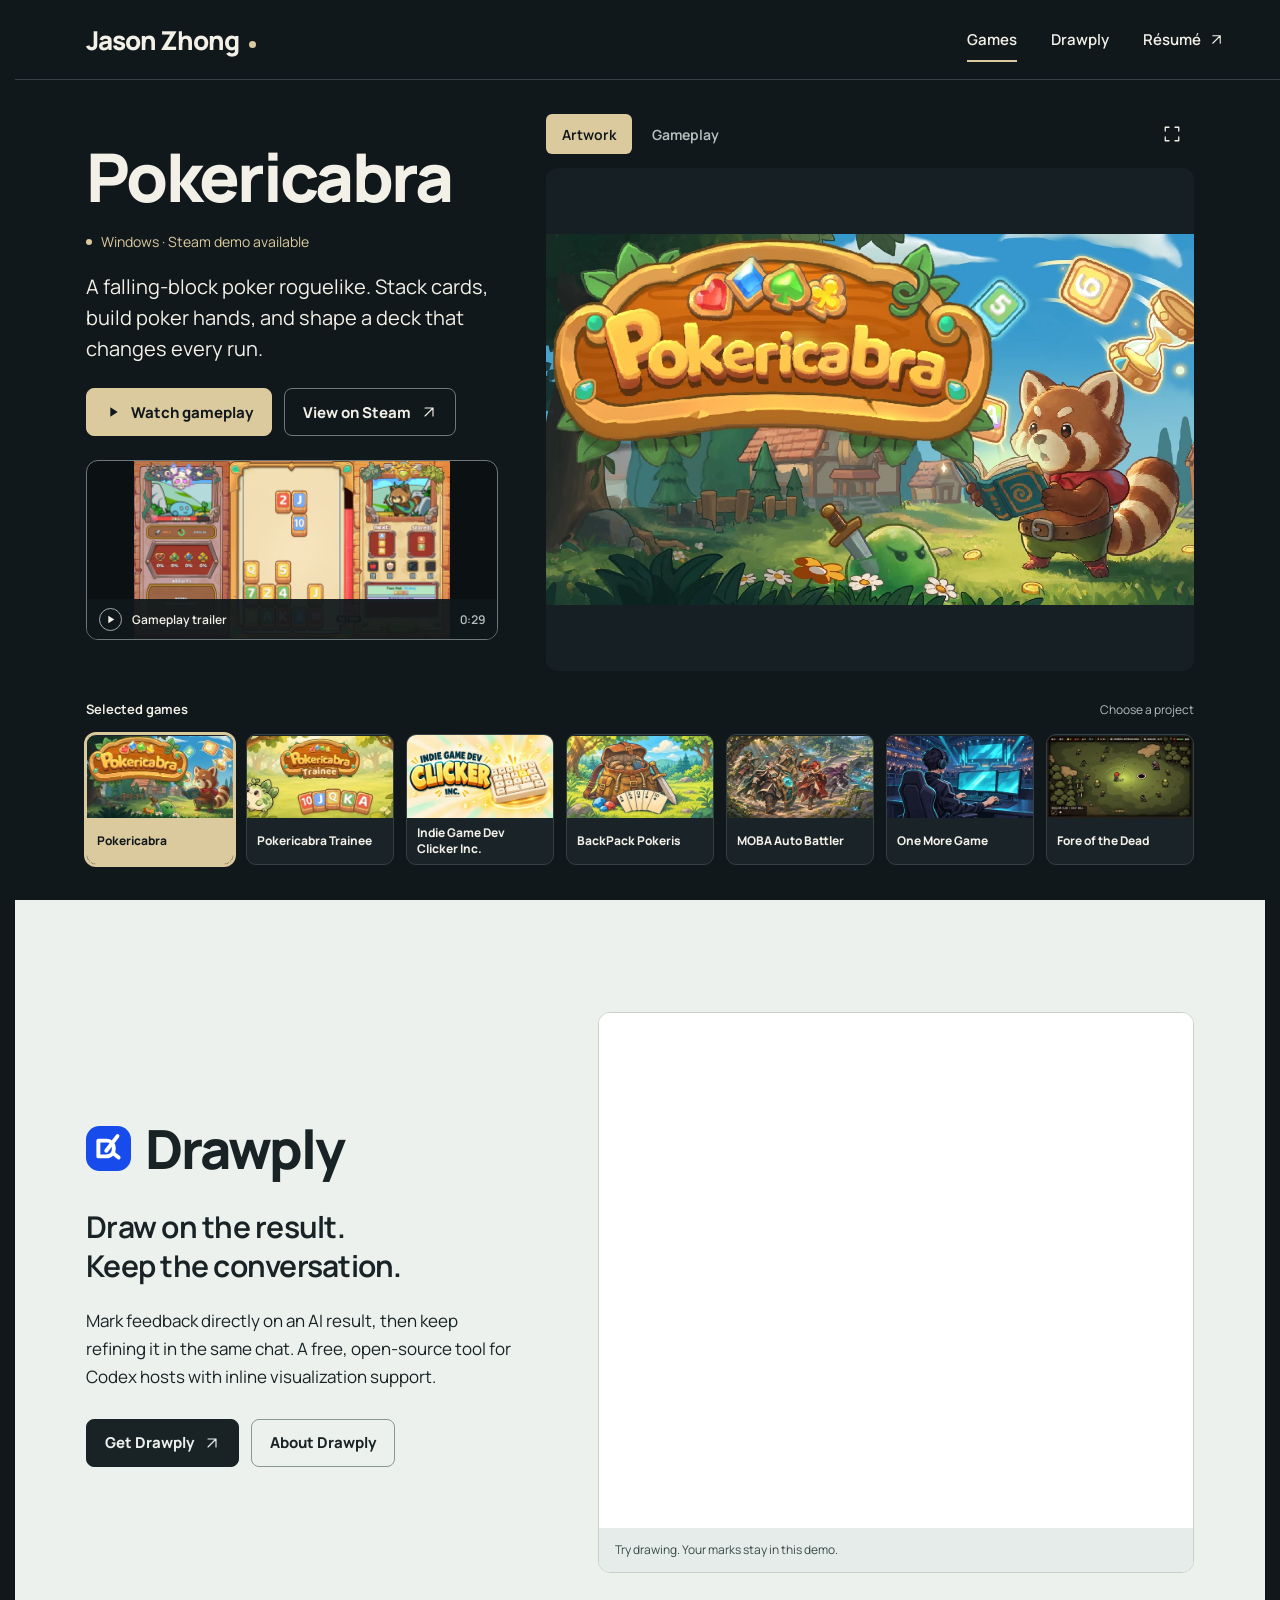
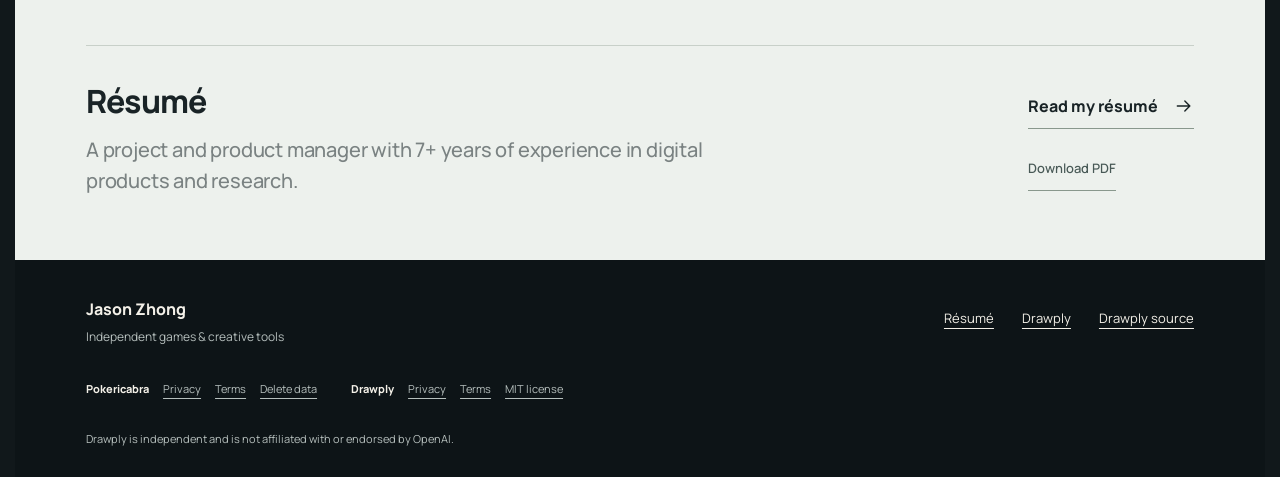
==== index.html @ 626535d0 "Expand Backpack demo highlights within 24 seconds Show selected native screens and battle with music" ====
<!doctype html>
<html lang="en" data-type="software" data-buttons="solid" data-radius="soft">
<head>
  <meta charset="utf-8">
  <meta name="viewport" content="width=device-width,initial-scale=1,viewport-fit=cover">
  <meta name="theme-color" content="#11181b">
  <meta name="referrer" content="no-referrer">
  <title>Jason Zhong — Independent games & creative tools</title>
  <meta name="description" content="Seven independent games by Jason Zhong. Watch real gameplay, browse artwork and screenshots, find store links, and read the résumé.">
  <meta name="page-type" content="software">
  <meta name="site-kind" content="gaming">
  <link rel="canonical" href="https://pokericabra.com/">
  <meta property="og:title" content="Jason Zhong — Games & creative tools">
  <meta property="og:description" content="Games in play. Ideas in progress. Explore the work through artwork, screenshots, and gameplay videos.">
  <meta property="og:type" content="website">
  <meta property="og:image" content="https://pokericabra.com/assets/keyart/pokericabra.webp">
  <meta name="twitter:card" content="summary_large_image">
  <link rel="icon" href="/assets/brand.svg" type="image/svg+xml">
  <link rel="preload" href="/drawply/assets/fonts/Manrope.ttf" as="font" type="font/ttf" crossorigin>
  <link rel="stylesheet" href="/home.css">
  <link rel="stylesheet" href="/assets/motion/motion.css">
  <script>document.documentElement.classList.add('m-enter');setTimeout(()=>document.documentElement.classList.add('m-enter-done'),700)</script>
  <script defer src="/home.js"></script>
  <script type="module" src="/assets/motion/motion.js"></script>
  <script type="module" src="/assets/moments/moments.js"></script>
</head>
<body>
<!-- THESIS: A game-showcase theater, with one real project in focus and seven choices within reach. OWN-WORLD: Charcoal, warm ivory, brass, self-hosted Manrope and the games' own artwork. STORY: Select a game, inspect art and screenshots, watch genuine footage, then visit its store or the résumé. FIRST VIEWPORT: Brand above; large description and gameplay preview left, artwork right; game thumbnails below. FORM: Cinema-program direction, candidate4, seed491b0d7a; split-theater comp chosen under the user's explicit delegation. Generated comp names, gameplay and tool claims are replaced with verified project truth. FINISH: unreviewed and undocumented is unfinished; this build ends with the finish review, the verdict, and DESIGN.md -->
<header class="nav site-header">
  <div class="wrap header-wrap">
    <a class="skip-link" href="#main">Skip to content</a>
    <a class="wordmark" href="/" aria-label="Jason Zhong home">Jason Zhong<span class="brand-dot" aria-hidden="true"></span></a>
    <nav class="main-nav" aria-label="Main navigation">
      <a class="nav-games" href="#projects" aria-current="page">Games</a>
      <a href="#drawply">Drawply</a>
      <a href="/resume.html">Résumé <svg viewBox="0 0 24 24" aria-hidden="true"><path d="M6 18 18 6M6 6h12v12"/></svg></a>
    </nav>
  </div>
</header>
<main id="main">
  <section class="hero theater section" id="projects" aria-label="Game showcase" data-enter>
    <div class="wrap theater-wrap">
      <div class="feature-layout" id="feature-panel" role="tabpanel" aria-labelledby="game-tab-pokericabra">
        <div class="feature-copy hero-copy">
          <h1 class="feature-title" id="game-title" data-enter-whole>Pokericabra</h1>
          <p class="game-status" id="game-status"><span aria-hidden="true"></span>Windows · Steam demo available</p>
          <p class="feature-description" id="game-description">A falling-block poker roguelike. Stack cards, build poker hands, and shape a deck that changes every run.</p>
          <div class="actions">
            <button class="btn btn--primary" id="watch-gameplay" type="button"><svg viewBox="0 0 24 24" aria-hidden="true"><path d="m8 5 11 7-11 7Z"/></svg>Watch gameplay</button>
            <a class="btn btn--secondary" id="store-link" href="https://store.steampowered.com/app/4027440/Pokericabra/" target="_blank" rel="noopener noreferrer">View on Steam<svg viewBox="0 0 24 24" aria-hidden="true"><path d="M6 18 18 6M6 6h12v12"/></svg></a>
          </div>
          <button class="gameplay-preview" id="gameplay-preview" type="button" aria-label="Watch Pokericabra gameplay">
            <img id="gameplay-poster" src="/assets/projects/pokericabra-pc.jpg" alt="" width="1280" height="720" decoding="async">
            <span class="preview-control"><span class="preview-play"><svg viewBox="0 0 24 24" aria-hidden="true"><path d="m8 5 11 7-11 7Z"/></svg></span><span id="preview-label">Gameplay trailer</span><span id="preview-duration">0:29</span></span>
          </button>
        </div>
        <div class="feature-stage hero__art" data-enter-media>
          <div class="media-toolbar">
            <div class="media-controls" role="tablist" aria-label="Project image">
              <button type="button" id="art-tab" role="tab" aria-selected="true" aria-controls="art-pane" class="media-tab is-active" data-view="art">Artwork</button>
              <button type="button" id="screenshot-tab" role="tab" aria-selected="false" aria-controls="screenshot-pane" class="media-tab" data-view="screenshot" tabindex="-1">Gameplay</button>
              <button type="button" id="menu-tab" role="tab" aria-selected="false" aria-controls="menu-pane" class="media-tab" data-view="menu" tabindex="-1" hidden>Menu</button>
            </div>
            <a class="image-open" id="image-open" href="/assets/keyart/pokericabra.webp" target="_blank" rel="noopener" aria-label="Enlarge Pokericabra artwork"><svg viewBox="0 0 24 24" aria-hidden="true"><path d="M8 3H3v5m13-5h5v5M3 16v5h5m13-5v5h-5"/></svg></a>
          </div>
          <div class="media-frame" id="media-frame">
            <div id="art-pane" class="media-pane" role="tabpanel" aria-labelledby="art-tab"><img id="feature-artwork" src="/assets/keyart/pokericabra.webp" width="1232" height="706" alt="Pokericabra woodland key art with its wooden title, red panda, cards and slime" fetchpriority="high" decoding="async"></div>
            <div id="screenshot-pane" class="media-pane media-pane--gameplay" role="tabpanel" aria-labelledby="screenshot-tab" hidden><img id="feature-screenshot" src="/assets/projects/pokericabra-pc.jpg" width="1280" height="720" alt="Pokericabra native card-placement battle" decoding="async"></div>
            <div id="menu-pane" class="media-pane media-pane--gameplay" role="tabpanel" aria-labelledby="menu-tab" hidden><img id="feature-menu" src="/assets/projects/pokericabra-trainee-main-menu.jpg" alt="Pokericabra Trainee main menu" width="720" height="1280" decoding="async"></div>
          </div>
        </div>
      </div>
      <div class="game-selector">
        <div class="selector-heading"><p>Selected games</p><span>Choose a project</span></div>
        <div class="game-rail" id="game-rail" role="tablist" aria-label="Choose a game"><button type="button" id="game-tab-pokericabra" class="game-tab is-active" role="tab" aria-selected="true" aria-controls="feature-panel" tabindex="0" data-game="pokericabra"><img src="/assets/thumbnails/pokericabra.webp" width="360" height="203" alt="" decoding="async"><span class="thumb-title">Pokericabra</span></button>
<button type="button" id="game-tab-pokericabra-trainee" class="game-tab" role="tab" aria-selected="false" aria-controls="feature-panel" tabindex="-1" data-game="pokericabra-trainee"><img src="/assets/thumbnails/pokericabra-trainee.webp" width="360" height="203" alt="" decoding="async"><span class="thumb-title">Pokericabra Trainee</span></button>
<button type="button" id="game-tab-indie-game-dev-clicker" class="game-tab" role="tab" aria-selected="false" aria-controls="feature-panel" tabindex="-1" data-game="indie-game-dev-clicker"><img src="/assets/thumbnails/indie-game-dev-clicker.webp" width="360" height="203" alt="" decoding="async"><span class="thumb-title">Indie Game Dev Clicker Inc.</span></button>
<button type="button" id="game-tab-backpack-pokeris" class="game-tab" role="tab" aria-selected="false" aria-controls="feature-panel" tabindex="-1" data-game="backpack-pokeris"><img src="/assets/thumbnails/backpack-pokeris.webp" width="360" height="203" alt="" decoding="async"><span class="thumb-title">BackPack Pokeris</span></button>
<button type="button" id="game-tab-moba-auto-battler" class="game-tab" role="tab" aria-selected="false" aria-controls="feature-panel" tabindex="-1" data-game="moba-auto-battler"><img src="/assets/thumbnails/moba-auto-battler.webp" width="360" height="203" alt="" decoding="async"><span class="thumb-title">MOBA Auto Battler</span></button>
<button type="button" id="game-tab-one-more-game" class="game-tab" role="tab" aria-selected="false" aria-controls="feature-panel" tabindex="-1" data-game="one-more-game"><img src="/assets/thumbnails/one-more-game.webp" width="360" height="203" alt="" decoding="async"><span class="thumb-title">One More Game</span></button>
<button type="button" id="game-tab-fore-of-the-dead" class="game-tab" role="tab" aria-selected="false" aria-controls="feature-panel" tabindex="-1" data-game="fore-of-the-dead"><img src="/assets/thumbnails/fore-of-the-dead.webp" width="360" height="203" alt="" decoding="async"><span class="thumb-title">Fore of the Dead</span></button></div>
      </div>
      <p class="sr-only" id="project-status" role="status" aria-live="polite"></p>
    </div>
  </section>
  <section class="tool-section section" id="drawply" aria-labelledby="drawply-title" data-moment="word-highlight">
    <div class="wrap tool-wrap">
      <div class="tool-layout">
        <div class="tool-copy">
          <h2 id="drawply-title"><img src="/drawply/assets/mark.svg" width="48" height="48" alt="">Drawply</h2>
          <p class="tool-lead">Draw on the result.<br>Keep the conversation.</p>
          <p>Mark feedback directly on an AI result, then keep refining it in the same chat. A free, open-source tool for Codex hosts with inline visualization support.</p>
          <div class="actions"><a class="btn btn--primary" href="/drawply/#download">Get Drawply<svg viewBox="0 0 24 24" aria-hidden="true"><path d="M6 18 18 6M6 6h12v12"/></svg></a><a class="btn btn--secondary" href="/drawply/">About Drawply</a></div>
        </div>
        <div class="annotation-demo">
          <iframe src="/drawply/demo.html" data-mobile-src="/drawply/demo-mobile.html" title="Try Drawply: annotate a visual result" loading="lazy" sandbox="allow-scripts allow-downloads"></iframe>
          <p>Try drawing. Your marks stay in this demo.</p>
        </div>
      </div>
      <div class="resume-teaser">
        <div><h3>Résumé</h3><p class="mo-wh__text">A project and product manager with <strong>7+ years of experience</strong> in digital products and research.</p></div>
        <div class="resume-actions"><a class="link" href="/resume.html">Read my résumé<svg viewBox="0 0 24 24" aria-hidden="true"><path d="M4 12h15m-6-6 6 6-6 6"/></svg></a><a class="link secondary-link" href="/assets/Jason-Zhong-Resume.pdf" download>Download PDF</a></div>
      </div>
    </div>
  </section>
  <noscript><section class="wrap no-script"><h2>All games</h2><p>Choose a gameplay video or visit a store.</p><ul><li><strong>Pokericabra</strong> — <a href="/assets/videos/pokericabra.mp4">Watch gameplay</a> · <a href="/assets/projects/pokericabra-pc.jpg">View screenshot</a> · <a href="https://store.steampowered.com/app/4027440/Pokericabra/">View on Steam</a></li><li><strong>Pokericabra Trainee</strong> — <a href="/assets/videos/pokericabra-trainee.mp4">Watch gameplay</a> · <a href="/assets/projects/pokericabra-trainee-gameplay.jpg">View screenshot</a> · <a href="https://play.google.com/store/apps/details?id=com.pokericabra.trainee">Google Play</a></li><li><strong>Indie Game Dev Clicker Inc.</strong> — <a href="/assets/videos/indie-game-dev-clicker.mp4">Watch gameplay</a> · <a href="/assets/projects/indie-game-dev-clicker.jpg">View screenshot</a></li><li><strong>BackPack Pokeris</strong> — <a href="/assets/videos/backpack-pokeris.mp4?v=628e10f8d268">Watch gameplay</a> · <a href="/assets/projects/backpack-pokeris-gameplay.jpg">View screenshot</a></li><li><strong>MOBA Auto Battler</strong> — <a href="/assets/videos/moba-auto-battler.mp4">Watch gameplay</a> · <a href="/assets/projects/moba-auto-battler-battlefield.png">View screenshot</a></li><li><strong>One More Game</strong> — <a href="/assets/videos/one-more-game.mp4">Watch gameplay</a> · <a href="/assets/projects/one-more-game-match-feed.jpg">View screenshot</a></li><li><strong>Fore of the Dead</strong> — <a href="/assets/videos/fore-of-the-dead.mp4">Watch gameplay</a> · <a href="/assets/projects/fore-of-the-dead-gameplay.jpg">View screenshot</a></li></ul></section></noscript>
</main>
<footer class="site-footer"><div class="wrap footer-wrap"><p>Jason Zhong<span>Independent games & creative tools</span></p><div class="footer-links"><a href="/resume.html">Résumé</a><a href="/drawply/">Drawply</a><a href="https://github.com/jasonz2008/drawply" target="_blank" rel="noopener noreferrer">Drawply source</a></div><div class="legal-links"><span>Pokericabra</span><a href="/privacy-policy.html">Privacy</a><a href="/terms-of-service.html">Terms</a><a href="/delete-data.html">Delete data</a><span>Drawply</span><a href="/drawply/privacy.html">Privacy</a><a href="/drawply/terms.html">Terms</a><a href="/drawply/license.html">MIT license</a></div><p class="independent-note">Drawply is independent and is not affiliated with or endorsed by OpenAI.</p></div></footer>
<dialog id="video-dialog" aria-labelledby="video-title">
  <div class="video-heading"><h2 id="video-title">Pokericabra · Gameplay trailer</h2><button class="icon-button" id="close-video" type="button" aria-label="Close gameplay video" autofocus><svg viewBox="0 0 24 24" aria-hidden="true"><path d="m6 6 12 12M6 18 18 6"/></svg></button></div>
  <video id="demo-video" controls playsinline preload="none"></video>
  <div class="video-details"><p id="video-note"></p><a id="video-file" href="/assets/videos/pokericabra.mp4" target="_blank" rel="noopener">Open video file</a></div>
  <p id="video-error" role="alert" hidden>The video could not load. You can open the video file above.</p>
</dialog>
<script id="portfolio-data" type="application/json">[
  {
    "id": "pokericabra",
    "name": "Pokericabra",
    "status": "Windows · Steam demo available",
    "description": "A falling-block poker roguelike. Stack cards, build poker hands, and shape a deck that changes every run.",
    "art": "/assets/keyart/pokericabra.webp",
    "artAlt": "Pokericabra woodland key art with its wooden title, red panda, cards and slime",
    "screenshot": "/assets/projects/pokericabra-pc.jpg",
    "screenshotAlt": "Pokericabra card-placement battle with a monster, falling cards and deck abilities",
    "shotWidth": 1280,
    "shotHeight": 720,
    "video": "/assets/videos/pokericabra.mp4",
    "duration": "0:29",
    "videoLabel": "Gameplay trailer",
    "videoNote": "",
    "store": "https://store.steampowered.com/app/4027440/Pokericabra/",
    "storeLabel": "View on Steam"
  },
  {
    "id": "pokericabra-trainee",
    "name": "Pokericabra Trainee",
    "status": "Android · Available on Google Play",
    "description": "A pocket-sized poker puzzle. Drop card pieces, clear hands, rescue Beasties, and work through a growing collection of challenges.",
    "art": "/assets/keyart/pokericabra-trainee.webp",
    "artAlt": "Pokericabra Trainee woodland marketing artwork with its Beastie and playing cards",
    "screenshot": "/assets/projects/pokericabra-trainee-gameplay.jpg",
    "screenshotAlt": "Pokericabra Trainee gameplay with falling card pieces and a poker-hand board",
    "shotWidth": 1080,
    "shotHeight": 1920,
    "menu": "/assets/projects/pokericabra-trainee-main-menu.jpg",
    "menuAlt": "Pokericabra Trainee main menu with Campaign, Endless, Play and bottom navigation",
    "video": "/assets/videos/pokericabra-trainee.mp4",
    "duration": "0:30",
    "videoLabel": "Gameplay trailer",
    "videoNote": "",
    "store": "https://play.google.com/store/apps/details?id=com.pokericabra.trainee",
    "storeLabel": "Google Play"
  },
  {
    "id": "indie-game-dev-clicker",
    "name": "Indie Game Dev Clicker Inc.",
    "status": "Windows · In development",
    "description": "Turn your first idea into a game studio. Develop projects, build a team, and grow the office around your next release.",
    "art": "/assets/keyart/indie-game-dev-clicker.webp",
    "artAlt": "Indie Game Dev Clicker Inc. golden keyboard title artwork",
    "screenshot": "/assets/projects/indie-game-dev-clicker.jpg",
    "screenshotAlt": "Indie Game Dev Clicker Inc. studio interface with a 3D garage, keyboard and project controls",
    "shotWidth": 1280,
    "shotHeight": 732,
    "video": "/assets/videos/indie-game-dev-clicker.mp4",
    "duration": "1:01",
    "videoLabel": "Development trailer",
    "videoNote": "Recorded during earlier development. Some interfaces differ from the current build.",
    "store": null,
    "storeLabel": null
  },
  {
    "id": "backpack-pokeris",
    "name": "BackPack Pokeris",
    "status": "Portrait strategy · In development",
    "description": "Every slot is a decision. Arrange your equipment, build poker hands, and take on a sequence of monster battles.",
    "art": "/assets/keyart/backpack-pokeris.webp",
    "artAlt": "BackPack Pokeris marketing artwork with a woodland backpack, sword, gems and five playing cards",
    "screenshot": "/assets/projects/backpack-pokeris-gameplay.jpg",
    "screenshotAlt": "BackPack Pokeris native battle with the card board, monster and equipment controls",
    "shotWidth": 708,
    "shotHeight": 1280,
    "video": "/assets/videos/backpack-pokeris.mp4?v=628e10f8d268",
    "duration": "0:24",
    "videoLabel": "Game walkthrough",
    "videoNote": "Development build. A 24-second showcase of the main page, loadout, selected upgrades, summoning and battle. Battle footage uses automatic mode.",
    "store": null,
    "storeLabel": null
  },
  {
    "id": "moba-auto-battler",
    "name": "MOBA Auto Battler",
    "status": "Windows · Prototype",
    "description": "Build a team and follow every lane. Recruit, train, and equip a roster for 5v5 battles across a pixel-art battlefield.",
    "art": "/assets/keyart/moba-auto-battler.webp",
    "artAlt": "MOBA Auto Battler marketing artwork with its five heroes on a woodland river battlefield",
    "screenshot": "/assets/projects/moba-auto-battler-battlefield.png",
    "screenshotAlt": "MOBA Auto Battler battlefield with two teams, river crossing, skill controls and a minimap",
    "shotWidth": 1920,
    "shotHeight": 1080,
    "video": "/assets/videos/moba-auto-battler.mp4",
    "duration": "1:38",
    "videoLabel": "Gameplay showcase",
    "videoNote": "Work-in-progress gameplay and interface.",
    "store": null,
    "storeLabel": null
  },
  {
    "id": "one-more-game",
    "name": "One More Game",
    "status": "Browser · In development",
    "description": "An esports career, one match at a time. Train your player, find a team, and follow every decision on the way to a championship.",
    "art": "/assets/keyart/one-more-game.webp",
    "artAlt": "One More Game pixel-art marketing illustration of a player preparing on an esports arena stage",
    "screenshot": "/assets/projects/one-more-game-match-feed.jpg",
    "screenshotAlt": "One More Game career interface with live match commentary, player growth, calendar and league standings",
    "shotWidth": 1585,
    "shotHeight": 992,
    "video": "/assets/videos/one-more-game.mp4",
    "duration": "1:24",
    "videoLabel": "Match and player growth",
    "videoNote": "Work-in-progress career simulation.",
    "store": null,
    "storeLabel": null
  },
  {
    "id": "fore-of-the-dead",
    "name": "Fore of the Dead",
    "status": "Windows · In development",
    "description": "Golf through a world that won't stay quiet. Explore, build a settlement, and send your shots through the zombies in your way.",
    "art": "/assets/keyart/fore-of-the-dead.webp",
    "artAlt": "Fore of the Dead concept key art with a golfer facing zombies around a golf hole",
    "screenshot": "/assets/projects/fore-of-the-dead-gameplay.jpg",
    "screenshotAlt": "Fore of the Dead actual demo gameplay with the golfer, zombies and golf-shot controls",
    "shotWidth": 1280,
    "shotHeight": 720,
    "video": "/assets/videos/fore-of-the-dead.mp4",
    "duration": "0:24",
    "videoLabel": "Gameplay demo",
    "videoNote": "Recorded from the current development demo. Artwork shows the game's visual direction.",
    "store": null,
    "storeLabel": null
  }
]</script>
</body>
</html>
---- home.css ----
@font-face{font-family:Manrope;src:url('/drawply/assets/fonts/Manrope.ttf') format('truetype');font-style:normal;font-weight:200 800;font-display:swap}
:root{--bg:#11181b;--surface:#1a2327;--ink:#f3f0e8;--muted:#b6bfbd;--accent:#dcca9f;--action:#dcca9f;--action-ink:#11181b;--line:#354044;--line-strong:#6d787a;--paper:#edf1ed;--paper-ink:#192326;--font-display:Manrope,'Segoe UI',sans-serif;--font-text:Manrope,'Segoe UI',sans-serif;--display-weight:750;--display-tracking:-.035em;--t-h2:32px;--nav:80px;--gut:clamp(24px,5.55vw,80px);--s-2:8px;--ease:cubic-bezier(.22,1,.36,1);color-scheme:dark;font-family:var(--font-text);color:var(--ink);background:var(--bg);font-synthesis:none}
*{box-sizing:border-box}
html{scroll-behavior:smooth;scroll-padding-top:var(--nav);scrollbar-gutter:stable both-edges}
html:focus-within{scroll-behavior:auto}
body{margin:0}
body.modal-open{overflow:hidden}
button,input,textarea,select{font:inherit}
button,a{touch-action:manipulation}
button{cursor:pointer}
a{color:inherit;text-underline-offset:5px}
button,button:disabled{border:0}
button:disabled{cursor:default}
button[hidden],a[hidden],[hidden]{display:none!important}
svg{width:20px;height:20px;flex:none;fill:none;stroke:currentColor;stroke-width:1.7;stroke-linecap:round;stroke-linejoin:round}
img{max-width:100%}
h1,h2,h3,p,figure{margin:0}
h1,h2,h3{font-family:var(--font-display);text-wrap:balance}
p{line-height:1.65}
a:focus-visible,button:focus-visible,iframe:focus-visible,video:focus-visible{outline:2px solid var(--ink);outline-offset:5px}
.wrap{width:min(1280px,calc(100% - 2*var(--gut)));margin-inline:auto}
.sr-only{position:absolute;width:1px;height:1px;padding:0;margin:-1px;overflow:hidden;clip:rect(0,0,0,0);white-space:nowrap;border:0}
.site-header{position:fixed;inset:0 0 auto;z-index:20;background:var(--bg);height:var(--nav);border-bottom:1px solid var(--line)}
.header-wrap{display:flex;height:100%;align-items:center;justify-content:space-between;gap:24px}
.skip-link{position:absolute;left:var(--gut);top:-100px;padding:12px 16px;background:var(--accent);color:var(--bg);z-index:30}
.skip-link:focus{top:12px}
.wordmark{display:inline-flex;align-items:center;gap:10px;font-size:26px;letter-spacing:-.04em;font-weight:800;text-decoration:none;white-space:nowrap}
.brand-dot{width:7px;height:7px;background:var(--accent);border-radius:50%;margin-top:10px}
.main-nav{display:flex;align-items:center;gap:34px;font-size:15px;font-weight:600}
.main-nav a{display:inline-flex;align-items:center;gap:8px;min-height:44px;text-decoration:none;position:relative}
.main-nav a::after{content:'';position:absolute;bottom:0;left:0;right:0;height:2px;background:var(--accent);transform:scaleX(0);transform-origin:left;transition:transform .2s var(--ease)}
.main-nav a:hover::after,.main-nav a[aria-current]::after{transform:scaleX(1)}
.main-nav svg{width:15px;height:15px}
.theater{height:100svh;min-height:800px;padding-top:calc(var(--nav) + 32px);padding-bottom:32px}
.theater-wrap{height:100%;display:flex;flex-direction:column;gap:28px}
.feature-layout{display:grid;grid-template-columns:minmax(0,.84fr) minmax(0,1.32fr);gap:48px;flex:1;min-height:0;align-items:stretch}
.feature-copy{display:flex;flex-direction:column;justify-content:center;align-items:flex-start;min-width:0}
.feature-title{font-size:clamp(46px,5.25vw,76px);font-weight:800;line-height:1.04;letter-spacing:-.04em;margin-bottom:18px;overflow-wrap:normal}
.feature-title.long-title{font-size:clamp(42px,4.3vw,62px)}
.game-status{font-size:14px;color:var(--accent);display:flex;align-items:center;gap:9px;margin-bottom:18px}
.game-status>span{width:6px;height:6px;border-radius:50%;background:currentColor;flex:none}
.feature-description{font-size:20px;line-height:1.55;color:var(--ink);max-width:39ch;margin-bottom:24px;text-wrap:pretty}
.actions{display:flex;align-items:center;gap:12px;flex-wrap:wrap}
.btn{display:inline-flex;align-items:center;justify-content:center;gap:10px;min-height:48px;padding:12px 18px;border:1px solid var(--line-strong);border-radius:8px;font-size:15px;line-height:1.4;font-weight:750;text-decoration:none;text-align:center}
.btn--primary{background:var(--action);border-color:var(--action);color:var(--action-ink)}
.btn--primary svg{width:16px;height:16px;fill:currentColor;stroke:none}
.btn--primary svg:has(path[d^='M6']){fill:none;stroke:currentColor}
.btn--secondary{background:transparent;color:var(--ink)}
.btn--secondary svg{width:16px;height:16px}
.gameplay-preview{display:block;position:relative;overflow:hidden;width:100%;height:clamp(150px,20vh,190px);background:#0b1113;border:1px solid var(--line-strong);border-radius:12px;margin-top:24px;padding:0;color:var(--ink)}
.gameplay-preview img{display:block;width:100%;height:100%;object-fit:contain;transition:transform .35s var(--ease)}
.gameplay-preview:hover img{transform:scale(1.02)}
.gameplay-preview:active{transform:translateY(1px)}
.preview-control{position:absolute;inset:auto 0 0;display:flex;align-items:center;gap:10px;min-height:40px;padding:8px 12px;background:#11181bee;font-size:12px;font-weight:600}
.preview-play{display:grid;place-items:center;width:23px;height:23px;border:1px solid #a3aaa8;border-radius:50%}
.preview-play svg{width:13px;height:13px;fill:currentColor;stroke:none}
#preview-duration{margin-left:auto;font-variant-numeric:tabular-nums;color:var(--muted)}
.feature-stage{display:flex;flex-direction:column;min-width:0;min-height:0}
.media-toolbar{display:flex;align-items:center;justify-content:space-between;gap:12px;min-height:44px;margin-bottom:12px}
.media-controls{display:flex;align-items:center;gap:4px}
.media-tab{min-height:40px;padding:8px 16px;border-radius:6px;background:transparent;color:var(--muted);font-size:14px;font-weight:650;transition:background-color .2s,color .2s}
.media-tab:hover{color:var(--ink);background:var(--surface)}
.media-tab.is-active{background:var(--accent);color:var(--bg)}
.image-open{display:grid;place-items:center;width:44px;height:44px;border-radius:6px}
.image-open:hover{background:var(--surface)}
.image-open svg{width:18px;height:18px}
.media-frame{position:relative;flex:1;min-height:280px;background:#162024;border-radius:12px;overflow:hidden}
.media-pane{position:absolute;inset:0}
.media-pane img{display:block;width:100%;height:100%;object-fit:contain}
.media-pane--gameplay{background:#0c1316}
.game-selector{flex:none;min-width:0}
.selector-heading{display:flex;align-items:center;justify-content:space-between;margin-bottom:10px;font-size:13px;color:var(--muted)}
.selector-heading p{color:var(--ink);font-weight:650}
.selector-heading>span{font-size:12px}
.game-rail{display:grid;grid-template-columns:repeat(7,minmax(0,1fr));gap:12px;padding:4px 2px 3px;margin-inline:-2px}
.game-tab{display:block;min-width:0;overflow:hidden;padding:0;border:1px solid var(--line);border-radius:10px;background:var(--surface);color:var(--ink);text-align:left;transition:border-color .2s,transform .2s var(--ease)}
.game-tab img{width:100%;height:auto;aspect-ratio:360/203;object-fit:cover;display:block;transition:transform .35s var(--ease)}
.game-tab:hover{border-color:var(--accent);transform:translateY(-2px)}
.game-tab:hover img{transform:scale(1.03)}
.game-tab.is-active{border-color:var(--accent);box-shadow:0 0 0 2px var(--accent)}
.game-tab.is-active .thumb-title{background:var(--accent);color:var(--bg)}
.thumb-title{display:flex;align-items:center;min-height:46px;padding:7px 10px;font-size:12px;line-height:1.35;font-weight:750}
.tool-section{--bg:#edf1ed;--ink:#192326;--muted:#485956;--accent:#735b2f;--action:#192326;--action-ink:#edf1ed;--line:#c8d0c9;--line-strong:#89988d;min-height:100svh;background:var(--bg);color:var(--ink);padding-block:112px 64px}
.tool-wrap{display:flex;flex-direction:column;gap:72px}
.tool-layout{display:grid;grid-template-columns:minmax(0,.85fr) minmax(0,1.15fr);gap:72px;align-items:center}
.tool-copy h2{display:flex;align-items:center;gap:14px;font-size:54px;line-height:1.12;letter-spacing:-.04em;font-weight:800;margin-bottom:28px}
.tool-copy h2 img{width:45px;height:45px}
.tool-lead{font-size:30px;line-height:1.3;letter-spacing:-.025em;font-weight:650;margin-bottom:22px}
.tool-copy>p:not(.tool-lead){max-width:43ch;color:var(--ink);font-size:17px;margin-bottom:28px}
.annotation-demo{min-width:0;border:1px solid var(--line);border-radius:12px;overflow:hidden;background:white;color:#172848}
.annotation-demo iframe{display:block;width:100%;height:450px;max-height:800px;border:0;background:white}
.annotation-demo iframe:focus-visible{outline-offset:-4px}
.annotation-demo>p{font-size:12px;padding:12px 16px;background:#e6ecea;color:#384947}
.resume-teaser{display:grid;grid-template-columns:minmax(0,1fr) auto;align-items:end;gap:48px;padding-top:36px;border-top:1px solid var(--line)}
.resume-teaser h3{font-size:32px;line-height:1.2;letter-spacing:-.025em;margin-bottom:14px;font-weight:750}
.resume-teaser .mo-wh__text{font-size:20px;line-height:1.55;letter-spacing:-.01em;font-weight:500;max-width:680px}
.resume-actions{display:flex;flex-direction:column;align-items:flex-start;gap:18px;padding-bottom:5px}
.link{display:inline-flex;align-items:center;gap:16px;min-height:44px;font-size:16px;font-weight:750;text-decoration:none;white-space:nowrap}
.link svg{width:20px;height:20px}
.secondary-link{font-size:13px;color:var(--muted);font-weight:550}
.site-footer{background:#0d1417;color:var(--ink);padding-block:36px 28px}
.footer-wrap{display:grid;grid-template-columns:1fr auto;gap:26px 48px}
.footer-wrap>p:first-child{font-size:16px;font-weight:750}
.footer-wrap>p:first-child span{display:block;font-size:12px;font-weight:400;color:var(--muted);margin-top:4px}
.footer-links{display:flex;align-items:start;gap:28px;font-size:13px}
.footer-links a{display:inline-flex;align-items:center;min-height:44px}
.legal-links{grid-column:1/-1;display:flex;align-items:center;gap:14px;font-size:11px;flex-wrap:wrap;color:var(--muted)}
.legal-links span{font-weight:750;color:var(--ink)}
.legal-links span:nth-of-type(2){margin-left:20px}
.legal-links a{display:inline-flex;align-items:center;min-height:32px}
.independent-note{grid-column:1/-1;color:var(--muted);font-size:11px}
dialog{width:min(1120px,calc(100% - 40px));max-height:92svh;padding:22px;border:1px solid var(--line-strong);border-radius:12px;background:#11181b;color:#f3f0e8;overflow:auto}
dialog::backdrop{background:#020708df}
.video-heading{display:flex;justify-content:space-between;align-items:center;gap:24px;margin-bottom:18px}
.video-heading h2{font-size:22px;line-height:1.35;letter-spacing:-.02em;font-weight:750}
.icon-button{display:grid;place-items:center;width:44px;height:44px;border:1px solid var(--line-strong);border-radius:6px;background:transparent;color:inherit;flex:none}
.icon-button:hover{background:var(--surface)}
#demo-video{display:block;width:100%;max-height:69svh;min-height:220px;background:#05090a;border-radius:6px}
.video-details{display:flex;justify-content:space-between;align-items:start;gap:24px;margin-top:16px;font-size:13px;color:var(--muted)}
.video-details>p{max-width:75ch}
.video-details>a{min-height:32px;white-space:nowrap}
#video-error{margin-top:12px;color:#f5c7ad;font-size:14px}
.no-script{padding-block:80px}.no-script h2{font-size:36px;margin-bottom:16px}.no-script ul{line-height:2}
.resume-page{--bg:#edf1ed;--ink:#192326;--muted:#485956;--accent:#735b2f;--action:#192326;--action-ink:#edf1ed;--line:#c8d0c9;--line-strong:#89988d;background:var(--bg);color:var(--ink);color-scheme:light}
.resume-page .site-header{background:#11181b;color:#f3f0e8;border-color:#354044}
.resume-page .main-nav a::after{background:#dcca9f}
.resume-page .brand-dot{background:#dcca9f}
.resume-main{padding-top:calc(var(--nav) + 72px);padding-bottom:96px}
.resume-intro{display:grid;grid-template-columns:minmax(0,1fr) auto;gap:48px;align-items:start;margin-bottom:64px}
.resume-intro h1{font-size:68px;line-height:1.08;letter-spacing:-.04em;margin-bottom:12px}
.resume-role{font-size:26px;line-height:1.4;margin-bottom:24px;font-weight:650}
.resume-summary{max-width:77ch;font-size:18px}
.resume-intro .actions{flex-direction:column;align-items:stretch}
.resume-grid{display:grid;grid-template-columns:minmax(0,1fr) minmax(240px,.38fr);gap:80px}
.resume-grid h2{font-size:30px;letter-spacing:-.025em;margin-bottom:32px}
.resume-job{padding-bottom:32px;margin-bottom:32px;border-bottom:1px solid var(--line)}
.resume-job:last-child{margin-bottom:0}
.resume-job h3{font-size:23px;line-height:1.4;letter-spacing:-.02em;margin-bottom:7px}
.job-meta{font-size:14px;color:var(--muted);margin-bottom:16px}
.resume-job ul{padding-left:20px;margin:0;font-size:16px;line-height:1.7}
.resume-job li+li{margin-top:10px}
.resume-sidebar section+section{margin-top:40px}
.resume-sidebar h3{font-size:17px;margin-bottom:12px}
.resume-sidebar p{font-size:15px}
.skill-list{list-style:none;padding:0;margin:0;display:flex;flex-wrap:wrap;gap:8px 12px;font-size:14px;line-height:1.6}
.skill-list li{border-bottom:1px solid var(--line);padding-bottom:3px}
.resume-page .site-footer{--ink:#f3f0e8;--muted:#b6bfbd;color:var(--ink)}
@media(min-width:1001px) and (max-height:850px){.theater{min-height:700px}.gameplay-preview{display:none}.feature-title{font-size:64px}.feature-title.long-title{font-size:54px}.feature-layout{align-items:stretch}.feature-copy{justify-content:center}.media-frame{min-height:260px}}
@media(max-width:1100px){.feature-layout{gap:32px;grid-template-columns:minmax(0,.9fr) minmax(0,1.1fr)}.feature-title{font-size:60px}.feature-title.long-title{font-size:50px}.feature-description{font-size:18px}.tool-layout{gap:40px}.game-rail{gap:10px}.thumb-title{font-size:11px;padding-inline:8px}.btn{padding-inline:14px}}
@media(max-width:1000px){:root{--gut:32px}.theater{height:auto;min-height:100svh}.theater-wrap{gap:32px}.feature-layout{grid-template-columns:1fr;gap:28px}.feature-copy{display:grid;grid-template-columns:1fr auto;gap:0 32px;align-items:center}.feature-title{grid-column:1/-1;font-size:62px;max-width:90%}.feature-title.long-title{font-size:52px;max-width:16ch}.game-status{grid-column:1/-1}.feature-description{margin-bottom:0;max-width:52ch;font-size:19px}.actions{justify-content:flex-end}.gameplay-preview{display:none}.feature-stage{min-height:390px}.media-frame{min-height:330px;aspect-ratio:16/9}.tool-section{padding-block:88px 56px}.tool-layout{grid-template-columns:1fr 1fr;gap:32px}.tool-copy h2{font-size:44px}.tool-lead{font-size:26px}.tool-copy>p:not(.tool-lead){font-size:16px}.annotation-demo iframe{height:400px}.resume-teaser{gap:32px}.resume-teaser .mo-wh__text{font-size:27px}.game-rail{grid-template-columns:repeat(7,minmax(0,1fr));gap:8px}.thumb-title{font-size:10px;padding:6px;min-height:42px}.resume-grid{gap:48px}}
@media(max-width:760px){:root{--nav:68px;--gut:22px}.wordmark{font-size:23px}.main-nav{gap:19px;font-size:13px}.main-nav svg{display:none}.theater{padding-top:calc(var(--nav) + 28px);padding-bottom:36px}.feature-copy{display:flex;align-items:flex-start}.feature-title{font-size:clamp(42px,10vw,64px);max-width:none;margin-bottom:14px}.feature-title.long-title{font-size:clamp(38px,8.6vw,56px);max-width:17ch}.game-status{font-size:12px;line-height:1.5;margin-bottom:16px}.feature-description{font-size:18px;line-height:1.55;margin-bottom:22px;max-width:41ch}.feature-copy .actions{width:100%;justify-content:flex-start;flex-wrap:nowrap}.feature-copy .btn{flex:1;min-width:0;font-size:14px;padding-inline:12px;gap:8px;min-height:48px}.feature-copy .btn svg{width:15px;height:15px}.feature-stage{min-height:0}.media-toolbar{margin-bottom:10px}.media-tab{min-height:44px;padding:8px 14px;font-size:13px}.media-frame{min-height:210px;aspect-ratio:16/10}.theater-wrap{gap:26px}.feature-layout{gap:24px}.selector-heading{margin-bottom:10px}.selector-heading>span{display:none}.game-rail{display:flex;overflow-x:auto;overscroll-behavior-x:contain;gap:12px;padding:4px 3px 12px;scrollbar-width:thin;scrollbar-color:#62716f transparent}.game-tab{flex:0 0 145px}.thumb-title{font-size:12px;min-height:46px;padding:8px 10px}.tool-section{padding-block:60px 48px}.tool-layout{grid-template-columns:1fr;gap:32px}.tool-copy h2{font-size:44px;margin-bottom:22px}.tool-lead{font-size:29px}.tool-copy>p:not(.tool-lead){font-size:17px;max-width:48ch}.tool-copy .actions{justify-content:flex-start}.annotation-demo iframe{height:420px}.tool-wrap{gap:40px}.resume-teaser{grid-template-columns:1fr;gap:22px;padding-top:30px}.resume-teaser .mo-wh__text{font-size:27px}.resume-actions{flex-direction:row;align-items:center;flex-wrap:wrap;gap:12px 28px}.footer-wrap{grid-template-columns:1fr;gap:22px}.footer-links{gap:26px}.legal-links,.independent-note{grid-column:auto}.legal-links{gap:8px 14px}.legal-links span:nth-of-type(2){margin-left:0}.legal-links a{min-height:36px}.video-heading h2{font-size:18px}.video-heading{gap:12px}.video-details{display:block}.video-details>a{display:inline-flex;align-items:center;margin-top:10px;min-height:44px}dialog{padding:16px;width:calc(100% - 24px)}#demo-video{min-height:180px;max-height:64svh}.resume-main{padding-top:calc(var(--nav) + 40px);padding-bottom:60px}.resume-intro{grid-template-columns:1fr;gap:24px;margin-bottom:42px}.resume-intro h1{font-size:48px}.resume-role{font-size:23px}.resume-summary{font-size:17px}.resume-intro .actions{flex-direction:row;align-items:stretch;justify-content:flex-start}.resume-grid{grid-template-columns:1fr;gap:44px}.resume-grid h2{font-size:28px;margin-bottom:26px}.resume-job h3{font-size:21px}}
@media(max-width:380px){:root{--gut:18px}.wordmark{font-size:21px}.main-nav{gap:15px}.nav-games{display:none!important}.feature-title{font-size:42px}.feature-title.long-title{font-size:38px}.feature-description{font-size:17px}.feature-copy .btn{font-size:13px;padding-inline:9px}.game-tab{flex-basis:138px}.tool-copy .actions{flex-wrap:wrap}.tool-copy .btn{font-size:14px}}
@media(prefers-reduced-motion:reduce){html{scroll-behavior:auto}*,*::before,*::after{animation-duration:.01ms!important;animation-iteration-count:1!important;transition-duration:.01ms!important}.game-tab:hover,.gameplay-preview:hover img,.game-tab:hover img{transform:none}}
@media(max-width:760px){.header-wrap{gap:12px}.main-nav{gap:14px}}
@media(max-width:1000px){.resume-teaser .mo-wh__text{font-size:20px}}
---- assets/motion/motion.css ----
/*
  taste-skill motion.css - the micro-interactions a company site has (figma.com, x.ai): one small
  opt-in layer over system.css and ui/cards.css. Link it after them (data-motion on <html> is optional);
  load motion.js once (it adds the tab indicator, the number tick and the card loops).
  The layer is ON as soon as this file is linked: no attribute is needed (a hover shot of a linked card or photo
  shows the 2px lift and the 1.03 zoom). <html data-motion="off"> switches the whole layer off; data-motion="live"
  is the number tick in a headless shot (motion.js).
  references/motion.md says what moves and how fast. Everything here answers the pointer, the
  keyboard or a number coming into view once, plus the hero's one entrance on load (the end of this
  file); nothing moves because the page scrolled (that is a dealt moment's job, assets/moments).

  Hover moves sit under (hover: hover) and (pointer: fine): a phone never keeps a stuck hover.
  Hover out runs 120ms against 150ms in (motion.md, tokens).
  Under prefers-reduced-motion colours still change and a press still shows; nothing moves or scales.
*/

:root {
  --m-in: 150ms;                              /* hover in: buttons, links, nav, tabs */
  --m-out: 120ms;                             /* hover out */
  --m-press: 90ms;                            /* a press */
  --m-panel: 200ms;                           /* a menu or sheet opening */
  --m-close: 120ms;                           /* a menu closing */
  --m-slide: 240ms;                           /* an indicator travelling between two tabs or links */
  --m-image: 600ms;                           /* a photograph scaling inside its mask */
  --m-image-out: 400ms;                       /* ...and settling back */
  --m-ease: var(--ease, cubic-bezier(.2, .8, .2, 1)); /* the one UI ease-out (system.css --ease): fast start, soft landing */
  --m-ease-io: cubic-bezier(.65, 0, .35, 1);  /* the indicator: leaves and lands softly */
  --m-ease-enter: cubic-bezier(.22, 1, .36, 1); /* an entrance settling: long soft tail, never past its mark */
  --m-cycle: 3.2s;                            /* one cycle of a card's loop (2.5-4 s) */
  --m-lift: -2px;
}

/* ---------------------------------------------------------------- buttons */
html:not([data-motion="off"]) .btn {
  position: relative;
  transition: background-color var(--m-out) var(--m-ease), color var(--m-out) var(--m-ease),
              border-color var(--m-out) var(--m-ease), box-shadow var(--m-out) var(--m-ease),
              transform var(--m-press) var(--m-ease);
}
/* the tone moves toward the ground: a black button greys a little on white, a white one on black */
html:not([data-motion="off"]) .btn--primary:hover { background: color-mix(in oklab, var(--action) 84%, var(--bg)); }
html:not([data-motion="off"]) .btn--secondary:hover {
  background: color-mix(in oklab, var(--bg) 92%, var(--ink));
  border-color: color-mix(in oklab, var(--ink) 32%, transparent);
}
html:not([data-motion="off"]) .btn:hover { transition-duration: var(--m-in), var(--m-in), var(--m-in), var(--m-in), var(--m-press); }
html:not([data-motion="off"]) .btn:active { transform: translateY(1px) scale(.985); }
/* the step: a button rises 1px on hover (2px on the large size) and presses 1px down with a 1.5% shrink on
   click; pointer only. The text-link secondary (arrow and block looks) keeps its underline and does not step.
   Reduced motion keeps the colour change only (see the end of this file). */
@media (hover: hover) and (pointer: fine) {
  html:not([data-motion="off"]) .btn:hover { transform: translateY(-1px); }
  html:not([data-motion="off"]) .btn--xl:hover { transform: translateY(-2px); }
  html:not([data-motion="off"]):is([data-buttons="arrow"], [data-buttons="block"]) .btn--secondary:hover { transform: none; }
  html:not([data-motion="off"]) .btn:active { transform: translateY(1px) scale(.985); }
  html:not([data-motion="off"]):is([data-buttons="arrow"], [data-buttons="block"]) .btn--secondary:active { transform: scale(.985); }
}

/* the arrow: the text arrow (.btn--arrow, .link) nudges 3px; the drawn arrow (.m-arrow) grows its
   stem and moves its head 3px, the way a good product site's "Learn more" does. The pointer's move
   only for a fine pointer; keyboard focus shows it anywhere */
html:not([data-motion="off"]) :is(.btn--arrow, .link)::after { transition: transform var(--m-out) var(--m-ease); }
html:not([data-motion="off"]) :is(.btn--arrow, .link):focus-visible::after { transform: translateX(3px); transition-duration: var(--m-in); }
.m-arrow { width: 12px; height: 12px; flex: none; overflow: visible; fill: none; stroke: currentColor; stroke-width: 1.6;
           stroke-linecap: round; stroke-linejoin: round; }
.m-arrow__stem { opacity: 0; transform: scaleX(.2); transform-origin: 1px 50%; transform-box: fill-box;
                 transition: opacity var(--m-out) var(--m-ease), transform var(--m-out) var(--m-ease); }
.m-arrow__head { transition: transform var(--m-out) var(--m-ease); }
:is(a, button):focus-visible > .m-arrow .m-arrow__stem { opacity: 1; transform: none; transition-duration: var(--m-in); }
:is(a, button):focus-visible > .m-arrow .m-arrow__head { transform: translateX(3px); transition-duration: var(--m-in); }
@media (hover: hover) and (pointer: fine) {
  html:not([data-motion="off"]) :is(.btn--arrow, .link):hover::after { transform: translateX(3px); transition-duration: var(--m-in); }
  :is(a, button):hover > .m-arrow .m-arrow__stem { opacity: 1; transform: none; transition-duration: var(--m-in); }
  :is(a, button):hover > .m-arrow .m-arrow__head { transform: translateX(3px); transition-duration: var(--m-in); }
}

/* a pill that is a link (the line above a hero headline) */
html:not([data-motion="off"]) a.pill { transition: background-color var(--m-out) var(--m-ease), border-color var(--m-out) var(--m-ease); }
html:not([data-motion="off"]) a.pill:hover { background: color-mix(in oklab, var(--card) 90%, var(--ink)); border-color: var(--line-strong); transition-duration: var(--m-in); }

/* ---------------------------------------------------------------- links: an underline that draws */
/* .link and links in running text: a rest line, and the ink line draws left to right on hover and
   leaves to the right. A link in a sentence rests on its own colour at 45% (about 3.3:1 on its
   ground), so it reads as a link even when it is the same colour as the text (WCAG 1.4.1); .link
   and .m-link carry an arrow or sit alone and rest on the faint hairline */
html:not([data-motion="off"]) :is(.link, .m-link, p a:not([class]), .footer ul a, .footer .link) {
  text-decoration: none;
  background-image: linear-gradient(currentColor, currentColor), linear-gradient(var(--m-rest, var(--line-strong)), var(--m-rest, var(--line-strong)));
  background-repeat: no-repeat; background-size: 0% 1px, 100% 1px;
  background-position: right 0 bottom 0, 0 100%;
  transition: background-size var(--m-out) var(--m-ease), color var(--m-out) var(--m-ease);
  padding-bottom: 2px;
}
/* set on its own rule: the shared rule above is (0,3,1) through :is(.footer .link) and would win */
html:not([data-motion="off"]) p a:not([class]) { --m-rest: color-mix(in oklab, currentColor 45%, transparent); }
html:not([data-motion="off"]) :is(.footer ul a, .m-link--bare):not(:hover, :focus-visible) { background-size: 0% 1px, 0% 1px; }
html:not([data-motion="off"]) :is(.link, .m-link, p a:not([class]), .footer ul a, .footer .link):is(:hover, :focus-visible) {
  background-size: 100% 1px, 100% 1px; background-position: left 0 bottom 0, 0 100%; transition-duration: var(--m-in);
}
/* the link's arrow is not underlined: the line runs under the words only */
html:not([data-motion="off"]) .link { background-size: 0% 1px, calc(100% - 1em - var(--s-2)) 1px; }
html:not([data-motion="off"]) .link:is(:hover, :focus-visible) { background-size: calc(100% - 1em - var(--s-2)) 1px, calc(100% - 1em - var(--s-2)) 1px; }
html:not([data-motion="off"]) .link, html:not([data-motion="off"]) .link:is(:hover, :focus-visible) { background-position: 0 100%, 0 100%; }
html:not([data-motion="off"]) .footer ul a:hover { color: var(--ink); }

/* ---------------------------------------------------------------- navigation */
/* the nav words take no pill (ST-08, ST-11): system.css draws the underline under a word from the left on hover and focus, and
   takes it away to the right; the page you are on keeps its still bar (system.css draws it, at the same inset) */
@media (min-width: 1024px) {
  /* the full-width panel: fades and settles 6px in 200ms with its columns together (one surface, read
     as one); it closes in 120ms. While one menu is open, the next word swaps the panel at once
     (motion.js .m-menu-open) */
  html:not([data-motion="off"]) .nav__menu {
    transform: translateY(-6px);
    transition: opacity var(--m-close) var(--m-ease), transform var(--m-close) var(--m-ease), visibility 0s linear var(--m-close);
  }
  html:not([data-motion="off"]) .nav__item:is(:hover, :focus-within) > .nav__menu {
    transition: opacity var(--m-panel) var(--m-ease) 150ms, transform var(--m-panel) var(--m-ease) 150ms, visibility 0s linear 150ms;
  }
  /* .m-menu-open comes on when the first panel starts to show (150ms): from then the next word swaps
     the panel at once. Duration and delay go to 0, the properties stay listed, so the panel that is
     still fading in finishes its own 200ms instead of snapping */
  html:not([data-motion="off"]) .nav.m-menu-open .nav__menu,
  html:not([data-motion="off"]) .nav.m-menu-open .nav__item:is(:hover, :focus-within) > .nav__menu { transition-duration: 0s; transition-delay: 0s; }
  html:not([data-motion="off"]) .menu-col a { transition: color var(--m-out) var(--m-ease); }
  html:not([data-motion="off"]) .menu-col a:hover { transition-duration: var(--m-in); }
  html:not([data-motion="off"]) .menu-card .panel { transition: border-color var(--m-out) var(--m-ease); }
}
/* the phone sheet slides in 8px and fades (system.js opens it) */
@media (max-width: 1023px) {
  html:not([data-motion="off"]) .nav.is-open .nav__links { transition: opacity var(--m-panel) var(--m-ease), transform var(--m-panel) var(--m-ease); }
  @starting-style { html:not([data-motion="off"]) .nav.is-open .nav__links { opacity: 0; transform: translateY(-8px); } }
}

/* ---------------------------------------------------------------- tabs: the indicator slides */
html:not([data-motion="off"]) .tabs.m-has-ind { position: relative; isolation: isolate; }
html:not([data-motion="off"]) .tabs.m-has-ind .tab { position: relative; z-index: 1; }
html:not([data-motion="off"]) .tabs.m-has-ind .tab[aria-selected="true"] { background: transparent; border-color: transparent; }
/* the pill takes its new size at once and travels by transform alone (motion.js: it starts scaled to
   the old tab's size at the old place and settles to scale 1 at the new one), so nothing is laid out
   again while it moves and its corners are true at rest */
.m-tab-ind {
  position: absolute; left: 0; top: 0; z-index: 0; width: var(--w, 0px); height: var(--h, 0px);
  border-radius: var(--r-btn); background: var(--ink); pointer-events: none;
  transform: translate(var(--x, 0px), var(--y, 0px)) scale(var(--sx, 1), var(--sy, 1)); transform-origin: 0 0;
  transition: transform var(--m-slide) var(--m-ease-io);
}
.m-tab-ind.is-jump { transition: none; }
html:not([data-motion="off"]) .tab { transition: color var(--m-slide) var(--m-ease), border-color var(--m-out) var(--m-ease), background-color var(--m-out) var(--m-ease); }

/* ---------------------------------------------------------------- focus */
/* the ring (system.css) is drawn in full in the frame the focus lands; no transition */

/* ---------------------------------------------------------------- cards: a 2px lift */
/* the card rises 2px, its border and shadow deepen; a card without its own box (.card--open) lifts
   its panel. Never tilts, flips or follows the pointer */
html:not([data-motion="off"]) .card:not(.card--open, .card--plan) {
  transition: transform var(--m-out) var(--m-ease), border-color var(--m-out) var(--m-ease), box-shadow var(--m-out) var(--m-ease);
}
html:not([data-motion="off"]) .card--open > .panel { transition: transform var(--m-out) var(--m-ease), box-shadow var(--m-out) var(--m-ease); }
@media (hover: hover) and (pointer: fine) {
  html:not([data-motion="off"]) .card:not(.card--open, .card--plan, .m-nolift):hover {
    transform: translateY(var(--m-lift));
    border-color: color-mix(in oklab, var(--ink) 16%, transparent);
    /* the shadow is deeper on a dark card (its lightness l): about .2 on white, .64 on near-black */
    box-shadow: inset 0 1px 0 var(--c-hi, transparent), 0 1px 2px rgb(0 0 0 / .06),
                0 14px 32px -18px oklch(from var(--card, #fff) 0 0 0 / calc(0.75 - l * 0.55));
    transition-duration: 180ms;
  }
  html:not([data-motion="off"]) .card--open:not(.m-nolift):hover > .panel {
    transform: translateY(var(--m-lift)); box-shadow: 0 14px 32px -18px oklch(from var(--bg, #fff) 0 0 0 / calc(0.75 - l * 0.55)); transition-duration: 180ms;
  }
}

/* ---------------------------------------------------------------- photographs: 1.03 inside the mask */
/* a photograph in a link or a linked card grows 3% inside its own mask (the frame, the tile, a .m-zoom wrapper);
   the mask clips it, so the box never moves. .m-zoom is the hook for any other photograph: wrap it. */
.m-zoom { overflow: clip; }
html:not([data-motion="off"]) :is(.frame__img, .tile__media > img, .m-zoom img, .m-zoom > video) {
  transition: transform var(--m-image-out) var(--m-ease);
}
@media (hover: hover) and (pointer: fine) {
  html:not([data-motion="off"]) :is(a, .card:has(a), .m-zoom):hover :is(.frame__img, .tile__media > img),
  html:not([data-motion="off"]) .m-zoom:hover :is(img, video) { transform: scale(1.03); transition-duration: var(--m-image); }
}

/* ---------------------------------------------------------------- inputs, switches, checks */
html:not([data-motion="off"]) .field :is(input, select, textarea), .m-input {
  transition: border-color var(--m-out) var(--m-ease), box-shadow var(--m-out) var(--m-ease), background-color var(--m-out) var(--m-ease);
}
html:not([data-motion="off"]) .field :is(input, select, textarea):hover, .m-input:hover { border-color: color-mix(in oklab, var(--ink) 48%, transparent); }
html:not([data-motion="off"]) .field :is(input, select, textarea):focus, .m-input:focus {
  /* the field's own ring in place of the outline: a 2px line in --action (3:1 on the ground) and a soft halo,
     there at once like every focus ring (the hover's fade does not apply to focus) */
  outline: none; border-color: var(--action);
  box-shadow: 0 0 0 1px var(--action), 0 0 0 4px color-mix(in oklab, var(--action) 20%, transparent); transition-duration: 0s;
}
/* a switch: <button class="m-switch" role="switch" aria-checked="false" aria-label="..."></button>
   (motion.js flips aria-checked on click unless the page handles it). The knob slides in 180ms and
   stretches 4px while pressed, both by transform (a scaleX from its left edge; on, the 12px shift
   keeps its right edge where it rests). The off track is ink at 48% (3.3:1 or more against the knob
   and the ground, the 3:1 a control needs) */
.m-switch {
  position: relative; flex: none; width: 40px; height: 24px; padding: 0; border: 0; border-radius: 999px; cursor: pointer;
  background: color-mix(in oklab, var(--ink) 48%, var(--bg));
  transition: background-color 180ms var(--m-ease);
}
.m-switch::before {
  content: ""; position: absolute; left: 3px; top: 3px; width: 18px; height: 18px; border-radius: 999px;
  background: var(--bg); box-shadow: 0 1px 3px rgb(0 0 0 / .25);
  transform-origin: 0 50%; transition: transform 180ms var(--m-ease);
}
.m-switch[aria-checked="true"] { background: var(--action); }
.m-switch[aria-checked="true"]::before { transform: translateX(16px); background: var(--action-ink); }
.m-switch:active::before { transform: scaleX(1.22); transition-duration: var(--m-press); }
.m-switch[aria-checked="true"]:active::before { transform: translateX(12px) scaleX(1.22); }
.m-switch:hover:not([aria-checked="true"]) { background: color-mix(in oklab, var(--ink) 58%, var(--bg)); }
/* a check box: <input type="checkbox" class="m-check">, the tick fades in as it grows from 70% to full size, 160ms */
.m-check {
  appearance: none; -webkit-appearance: none; flex: none; margin: 0; width: 20px; height: 20px; border-radius: 6px; cursor: pointer;
  border: 1px solid color-mix(in oklab, var(--ink) 48%, var(--bg)); background: var(--bg) no-repeat center / 14px 14px;
  display: inline-grid; place-items: center;
  transition: background-color var(--m-in) var(--m-ease), border-color var(--m-in) var(--m-ease);
}
.m-check::before {
  content: ""; width: 10px; height: 6px; margin-top: -2px; border: solid var(--action-ink); border-width: 0 0 2px 2px;
  opacity: 0; transform: rotate(-45deg) scale(.7); transform-origin: 50% 50%;
  transition: transform 160ms var(--m-ease), opacity 100ms var(--m-ease);
}
.m-check:hover:not(:checked) { border-color: color-mix(in oklab, var(--ink) 64%, var(--bg)); }
.m-check:checked { background-color: var(--action); border-color: var(--action); }
.m-check:checked::before { opacity: 1; transform: rotate(-45deg) scale(1); }

/* ---------------------------------------------------------------- FAQ
   Every answer stays open (ST-47, system.css): nothing here opens, closes or animates its height. */

/* ---------------------------------------------------------------- numbers that tick once */
[data-m-count] { font-variant-numeric: tabular-nums; }

/* ---------------------------------------------------------------- loops inside a card's panel */
/* a CSS loop the page writes inside [data-m-loop] runs one cycle in --m-cycle (2.5-4 s) and repeats
   while on screen; motion.js pauses it off screen and restarts it on hover (motion.md) */
[data-m-loop] { --m-cycle: 3.2s; --m-still: 0.6; --m-safe: 48px; }
/* the pause button (a 32px disc 12px in from the bottom-right corner) gets a clear band: content in
   the flow ends --m-safe (48px) above the bottom edge, and a fading stage dissolves above that band,
   never under the button. Size the panel so the loop's subject sits above the fade */
[data-m-loop]:not(:has(> .stage)) { padding-bottom: var(--m-safe); }
[data-m-loop] > .stage:is(.stage--fade-b, .stage--fade-br) { bottom: var(--m-safe); }
/* on a phone (as ui.js does) and under reduced motion a loop holds its finished picture: the frame at
   --m-still (0-1) of the cycle, set on the loop where the picture is complete */
@media (max-width: 639px) {
  [data-m-loop] * { animation-duration: var(--m-cycle) !important; animation-delay: calc(-1 * var(--m-still) * var(--m-cycle)) !important;
                    animation-play-state: paused !important; }
}
[data-m-loop].is-m-off *, [data-m-loop].is-m-paused * { animation-play-state: paused !important; }

/* ---------------------------------------------------------------- the hero's entrance */
/* Once on load the hero enters (motion.js enter(), motion.md): the h1 line by line out of word masks,
   then its lead, each button and its facts 60ms apart, the picture settling; about 1.1 s.
   Markup: data-enter on the hero <section> and the one head line that sets html.m-enter before the
   first paint (with its 700ms safety mark, m-enter-done). Only the words wait, and only in that window
   until motion.js takes over (.is-entering): no script, reduced motion, print and data-motion="off"
   show the hero as written; a script later than the mark finds the words fading in here.
   The pictures (a photograph, a window, the collage) are never hidden, so nothing blinks or flashes
   the hero's ground: a photograph waits at 1.05 and a window or collage at .98, by the scale property
   (it composes with any transform of their own), and they settle by transition as soon as the
   entrance starts or the mark passes. */
@media screen and (prefers-reduced-motion: no-preference) {
  html.m-enter:not(.m-enter-done, [data-motion="off"]) .hero[data-enter]:not([data-enter="off"], .is-entering, .is-entered)
    :is(h1, h1 ~ *, :has(> h1) ~ *, :has(~ h1)):not([data-enter-media], .hero__bg, .hero__media, .hero__stage, .hero__art, .hero__window, .hero-visual, .ly-collage,
         :has([data-enter-media], .hero__bg, .hero__media, .hero__stage, .hero__art, .hero__window, .hero-visual, .ly-collage)) { opacity: 0; }
  /* the mark passed before motion.js arrived: the words fade in instead of appearing at once */
  html.m-enter.m-enter-done:not([data-motion="off"]) .hero[data-enter]:not([data-enter="off"], .is-entering, .is-entered)
    :is(h1, h1 ~ *, :has(> h1) ~ *, :has(~ h1)) { transition: opacity 400ms var(--m-ease); }
  /* the settle: a photograph from 1.05 inside its frame (the hero clips one of its own), anything else from .98 */
  html.m-enter:not([data-motion="off"]) .hero[data-enter]:not([data-enter="off"], .is-still)
    :is(:is([data-enter-media], .hero__bg, .hero__media, .hero__stage, .hero__art, .hero__window, .hero-visual, .ly-collage):is(img, picture, video),
        :is([data-enter-media], .hero__bg, .hero__media, .hero__stage, .hero__art, .hero__window, .hero-visual, .ly-collage) > :is(img, picture, video, .frame__img)) {
    transition: scale 1100ms var(--m-ease-enter), clip-path 1100ms var(--m-ease-enter);
  }
  /* the clip's resting value, kept below the waiting rule's weight so that one wins while it applies */
  .hero[data-enter] :is([data-enter-media], .hero__bg, .hero__media, .hero__stage, .hero__art, .hero__window, .hero-visual, .ly-collage):is(img, picture, video) { clip-path: inset(0); }
  html.m-enter:not([data-motion="off"]) .hero[data-enter]:not([data-enter="off"], .is-still)
    :is([data-enter-media], .hero__bg, .hero__media, .hero__stage, .hero__art, .hero__window, .hero-visual, .ly-collage):not(img, picture, video, :has(> :is(img, picture, video, .frame__img))) {
    transition: scale 900ms var(--m-ease-enter);
  }
  html.m-enter:not(.m-enter-done, [data-motion="off"]) .hero[data-enter]:not([data-enter="off"], .is-entering, .is-entered)
    :is(:is([data-enter-media], .hero__bg, .hero__media, .hero__stage, .hero__art, .hero__window, .hero-visual, .ly-collage):is(img, picture, video),
        :is([data-enter-media], .hero__bg, .hero__media, .hero__stage, .hero__art, .hero__window, .hero-visual, .ly-collage) > :is(img, picture, video, .frame__img)) { scale: 1.05; }
  html.m-enter:not(.m-enter-done, [data-motion="off"]) .hero[data-enter]:not([data-enter="off"], .is-entering, .is-entered)
    :is([data-enter-media], .hero__bg, .hero__media, .hero__stage, .hero__art, .hero__window, .hero-visual, .ly-collage):is(img, picture, video) { clip-path: inset(2.381%); }   /* a picture that is itself the media (a band under the header, a full-bleed layer) has no frame: its own clip keeps it inside its box while larger, (1 - 1/1.05) / 2 */
  html.m-enter:not(.m-enter-done, [data-motion="off"]) .hero[data-enter]:not([data-enter="off"], .is-entering, .is-entered)
    :is([data-enter-media], .hero__bg, .hero__media, .hero__stage, .hero__art, .hero__window, .hero-visual, .ly-collage):not(img, picture, video, :has(> :is(img, picture, video, .frame__img))) { scale: .98; }
  html.m-enter:not([data-motion="off"]) .hero[data-enter]:not([data-enter="off"], .is-entered) { overflow: clip; }
}
/* while it runs: each word of the h1 in its own mask (the masks go when the h1 gets its own nodes back) */
.hero[data-enter] .m-w { display: inline-block; overflow: clip; vertical-align: top; padding-bottom: .12em; margin-bottom: -.12em; }
.hero[data-enter] .m-w__in { display: inline-block; }

/* ---------------------------------------------------------------- reduced motion */
@media (prefers-reduced-motion: reduce) {
  html:not([data-motion="off"]) .card:hover, html:not([data-motion="off"]) .card--open:hover > .panel,
  html:not([data-motion="off"]) :is(a, .card:has(a), .m-zoom):hover :is(.frame__img, .tile__media > img, img, video),
  html:not([data-motion="off"]) .btn:is(:hover, :active), html:not([data-motion="off"]) :is(.btn--arrow, .link):hover::after,
  :is(a, button):hover > .m-arrow :is(.m-arrow__head, .m-arrow__stem) { transform: none !important; }
  .m-arrow__stem { opacity: 1; transform: none; }
  html:not([data-motion="off"]) .nav__menu { transform: none !important; }
  /* the controls keep their state and their colour change, without travel: the tab pill and the switch
     knob jump, the tick fades in at full size, the underline is drawn at once */
  .m-tab-ind { transition: none; }
  .m-switch::before { transition-property: background-color; }
  .m-switch:active::before { transform: none; }
  .m-switch[aria-checked="true"]::before, .m-switch[aria-checked="true"]:active::before { transform: translateX(16px); }
  .m-check::before { transform: rotate(-45deg) scale(1); transition-property: opacity; }
  html:not([data-motion="off"]) :is(.link, .m-link, p a:not([class]), .footer ul a, .footer .link) { transition-property: color, opacity, background-color, border-color; }
  /* a press still shows, as a deeper tone instead of a move */
  html:not([data-motion="off"]) .btn--primary:active { background: color-mix(in oklab, var(--action) 74%, var(--bg)); }
  html:not([data-motion="off"]) .btn--secondary:active { background: color-mix(in oklab, var(--bg) 86%, var(--ink)); }
  [data-m-loop] * { animation-duration: var(--m-cycle) !important; animation-iteration-count: infinite !important;
                    animation-delay: calc(-1 * var(--m-still) * var(--m-cycle)) !important; animation-play-state: paused !important; }
}
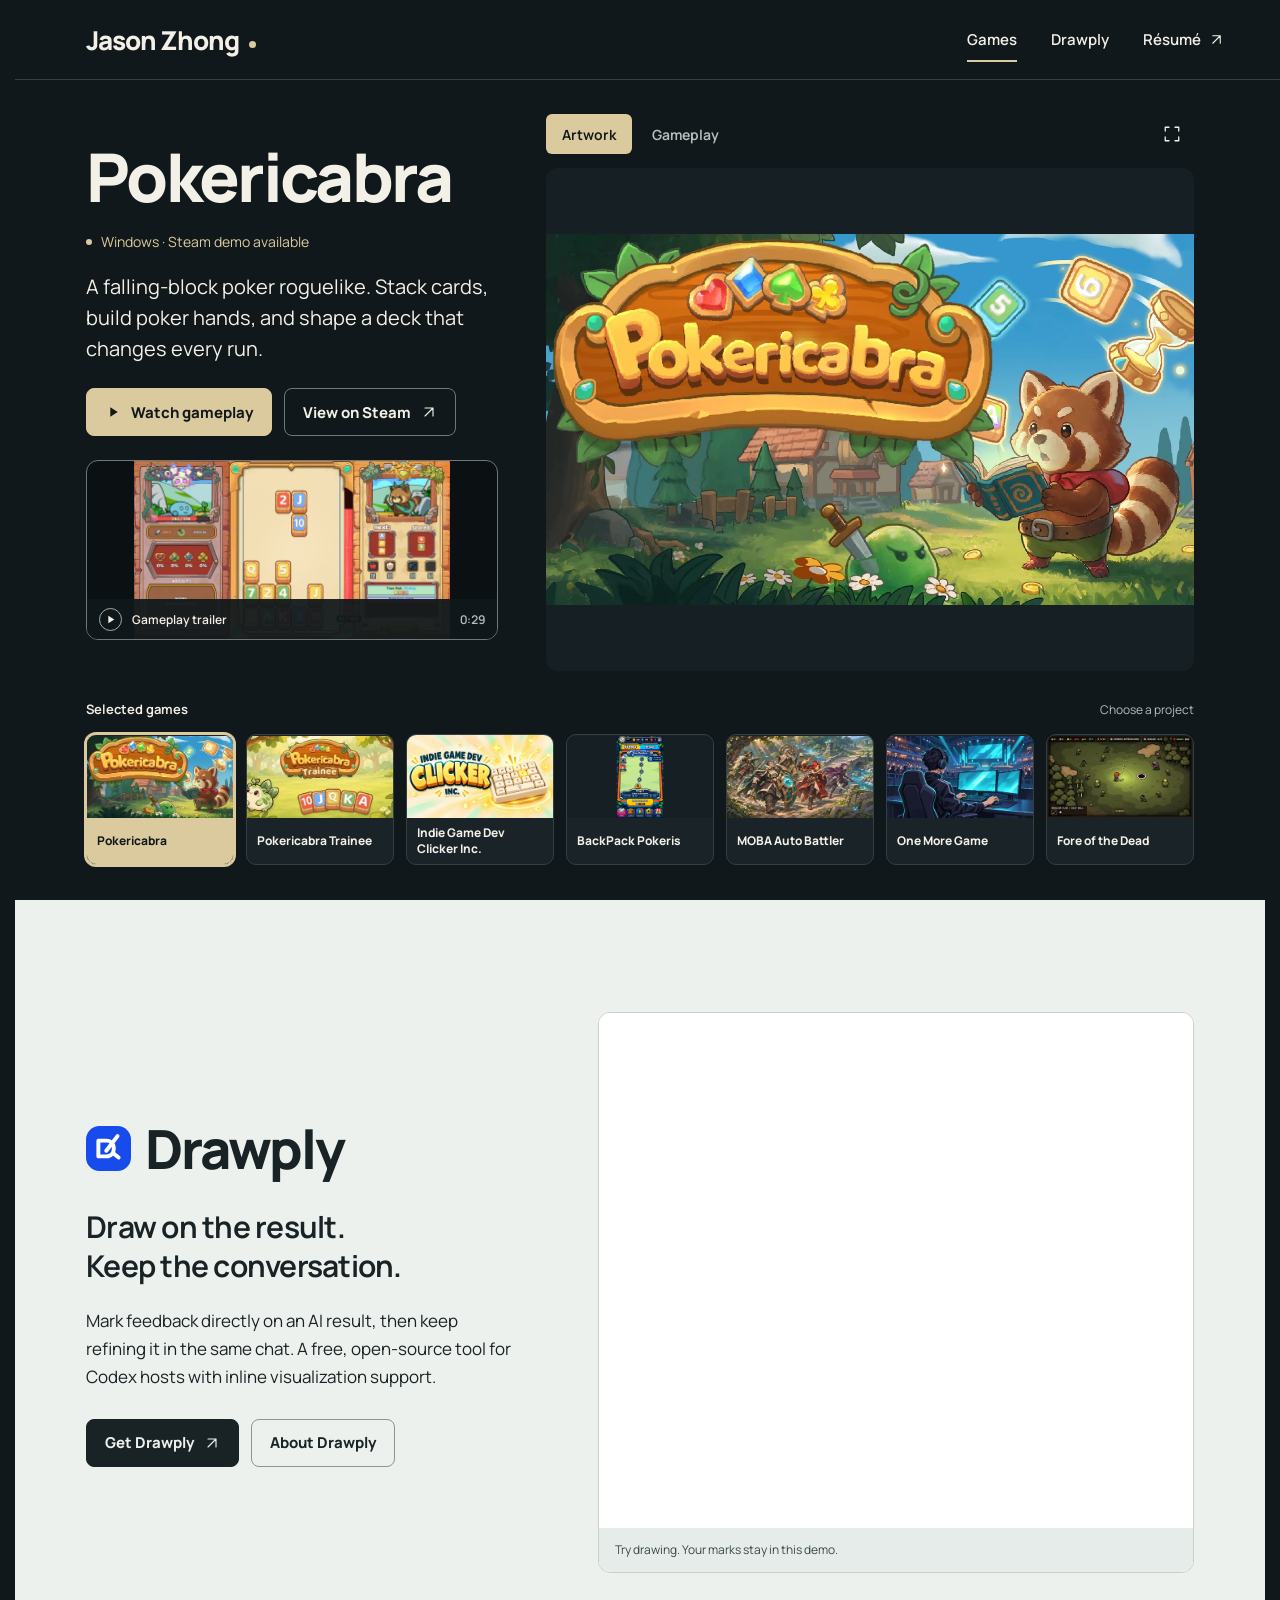
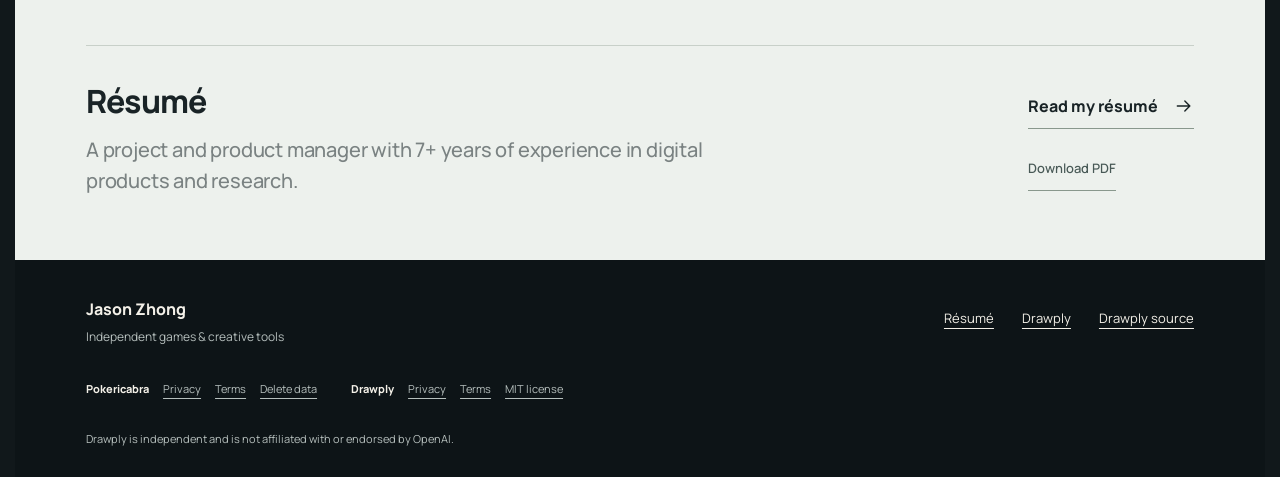
==== commit 3508bed9: "Keep Backpack in development and use Trainee music trailer Show only Backpack default main-page scre" ====
--- a/index.html
+++ b/index.html
@@ -75,7 +75,7 @@
         <div class="game-rail" id="game-rail" role="tablist" aria-label="Choose a game"><button type="button" id="game-tab-pokericabra" class="game-tab is-active" role="tab" aria-selected="true" aria-controls="feature-panel" tabindex="0" data-game="pokericabra"><img src="/assets/thumbnails/pokericabra.webp" width="360" height="203" alt="" decoding="async"><span class="thumb-title">Pokericabra</span></button>
 <button type="button" id="game-tab-pokericabra-trainee" class="game-tab" role="tab" aria-selected="false" aria-controls="feature-panel" tabindex="-1" data-game="pokericabra-trainee"><img src="/assets/thumbnails/pokericabra-trainee.webp" width="360" height="203" alt="" decoding="async"><span class="thumb-title">Pokericabra Trainee</span></button>
 <button type="button" id="game-tab-indie-game-dev-clicker" class="game-tab" role="tab" aria-selected="false" aria-controls="feature-panel" tabindex="-1" data-game="indie-game-dev-clicker"><img src="/assets/thumbnails/indie-game-dev-clicker.webp" width="360" height="203" alt="" decoding="async"><span class="thumb-title">Indie Game Dev Clicker Inc.</span></button>
-<button type="button" id="game-tab-backpack-pokeris" class="game-tab" role="tab" aria-selected="false" aria-controls="feature-panel" tabindex="-1" data-game="backpack-pokeris"><img src="/assets/thumbnails/backpack-pokeris.webp" width="360" height="203" alt="" decoding="async"><span class="thumb-title">BackPack Pokeris</span></button>
+<button type="button" id="game-tab-backpack-pokeris" class="game-tab" role="tab" aria-selected="false" aria-controls="feature-panel" tabindex="-1" data-game="backpack-pokeris"><img src="/assets/thumbnails/backpack-pokeris.webp?v=de0588e4cbce" width="360" height="203" alt="" decoding="async"><span class="thumb-title">BackPack Pokeris</span></button>
 <button type="button" id="game-tab-moba-auto-battler" class="game-tab" role="tab" aria-selected="false" aria-controls="feature-panel" tabindex="-1" data-game="moba-auto-battler"><img src="/assets/thumbnails/moba-auto-battler.webp" width="360" height="203" alt="" decoding="async"><span class="thumb-title">MOBA Auto Battler</span></button>
 <button type="button" id="game-tab-one-more-game" class="game-tab" role="tab" aria-selected="false" aria-controls="feature-panel" tabindex="-1" data-game="one-more-game"><img src="/assets/thumbnails/one-more-game.webp" width="360" height="203" alt="" decoding="async"><span class="thumb-title">One More Game</span></button>
 <button type="button" id="game-tab-fore-of-the-dead" class="game-tab" role="tab" aria-selected="false" aria-controls="feature-panel" tabindex="-1" data-game="fore-of-the-dead"><img src="/assets/thumbnails/fore-of-the-dead.webp" width="360" height="203" alt="" decoding="async"><span class="thumb-title">Fore of the Dead</span></button></div>
@@ -103,7 +103,7 @@
       </div>
     </div>
   </section>
-  <noscript><section class="wrap no-script"><h2>All games</h2><p>Choose a gameplay video or visit a store.</p><ul><li><strong>Pokericabra</strong> — <a href="/assets/videos/pokericabra.mp4">Watch gameplay</a> · <a href="/assets/projects/pokericabra-pc.jpg">View screenshot</a> · <a href="https://store.steampowered.com/app/4027440/Pokericabra/">View on Steam</a></li><li><strong>Pokericabra Trainee</strong> — <a href="/assets/videos/pokericabra-trainee.mp4">Watch gameplay</a> · <a href="/assets/projects/pokericabra-trainee-gameplay.jpg">View screenshot</a> · <a href="https://play.google.com/store/apps/details?id=com.pokericabra.trainee">Google Play</a></li><li><strong>Indie Game Dev Clicker Inc.</strong> — <a href="/assets/videos/indie-game-dev-clicker.mp4">Watch gameplay</a> · <a href="/assets/projects/indie-game-dev-clicker.jpg">View screenshot</a></li><li><strong>BackPack Pokeris</strong> — <a href="/assets/videos/backpack-pokeris.mp4?v=628e10f8d268">Watch gameplay</a> · <a href="/assets/projects/backpack-pokeris-gameplay.jpg">View screenshot</a></li><li><strong>MOBA Auto Battler</strong> — <a href="/assets/videos/moba-auto-battler.mp4">Watch gameplay</a> · <a href="/assets/projects/moba-auto-battler-battlefield.png">View screenshot</a></li><li><strong>One More Game</strong> — <a href="/assets/videos/one-more-game.mp4">Watch gameplay</a> · <a href="/assets/projects/one-more-game-match-feed.jpg">View screenshot</a></li><li><strong>Fore of the Dead</strong> — <a href="/assets/videos/fore-of-the-dead.mp4">Watch gameplay</a> · <a href="/assets/projects/fore-of-the-dead-gameplay.jpg">View screenshot</a></li></ul></section></noscript>
+  <noscript><section class="wrap no-script"><h2>All games</h2><p>Choose a gameplay video or visit a store.</p><ul><li><strong>Pokericabra</strong> — <a href="/assets/videos/pokericabra.mp4">Watch gameplay</a> · <a href="/assets/projects/pokericabra-pc.jpg">View screenshot</a> · <a href="https://store.steampowered.com/app/4027440/Pokericabra/">View on Steam</a></li><li><strong>Pokericabra Trainee</strong> — <a href="/assets/videos/pokericabra-trainee.mp4?v=f1dbe486ae7a">Watch gameplay</a> · <a href="/assets/projects/pokericabra-trainee-gameplay.jpg">View screenshot</a> · <a href="https://play.google.com/store/apps/details?id=com.pokericabra.trainee">Google Play</a></li><li><strong>Indie Game Dev Clicker Inc.</strong> — <a href="/assets/videos/indie-game-dev-clicker.mp4">Watch gameplay</a> · <a href="/assets/projects/indie-game-dev-clicker.jpg">View screenshot</a></li><li><strong>BackPack Pokeris</strong> — <a href="/assets/projects/backpack-pokeris-main.jpg">View screenshot</a></li><li><strong>MOBA Auto Battler</strong> — <a href="/assets/videos/moba-auto-battler.mp4">Watch gameplay</a> · <a href="/assets/projects/moba-auto-battler-battlefield.png">View screenshot</a></li><li><strong>One More Game</strong> — <a href="/assets/videos/one-more-game.mp4">Watch gameplay</a> · <a href="/assets/projects/one-more-game-match-feed.jpg">View screenshot</a></li><li><strong>Fore of the Dead</strong> — <a href="/assets/videos/fore-of-the-dead.mp4">Watch gameplay</a> · <a href="/assets/projects/fore-of-the-dead-gameplay.jpg">View screenshot</a></li></ul></section></noscript>
 </main>
 <footer class="site-footer"><div class="wrap footer-wrap"><p>Jason Zhong<span>Independent games & creative tools</span></p><div class="footer-links"><a href="/resume.html">Résumé</a><a href="/drawply/">Drawply</a><a href="https://github.com/jasonz2008/drawply" target="_blank" rel="noopener noreferrer">Drawply source</a></div><div class="legal-links"><span>Pokericabra</span><a href="/privacy-policy.html">Privacy</a><a href="/terms-of-service.html">Terms</a><a href="/delete-data.html">Delete data</a><span>Drawply</span><a href="/drawply/privacy.html">Privacy</a><a href="/drawply/terms.html">Terms</a><a href="/drawply/license.html">MIT license</a></div><p class="independent-note">Drawply is independent and is not affiliated with or endorsed by OpenAI.</p></div></footer>
 <dialog id="video-dialog" aria-labelledby="video-title">
@@ -144,7 +144,7 @@
     "shotHeight": 1920,
     "menu": "/assets/projects/pokericabra-trainee-main-menu.jpg",
     "menuAlt": "Pokericabra Trainee main menu with Campaign, Endless, Play and bottom navigation",
-    "video": "/assets/videos/pokericabra-trainee.mp4",
+    "video": "/assets/videos/pokericabra-trainee.mp4?v=f1dbe486ae7a",
     "duration": "0:30",
     "videoLabel": "Gameplay trailer",
     "videoNote": "",
@@ -172,20 +172,22 @@
   {
     "id": "backpack-pokeris",
     "name": "BackPack Pokeris",
-    "status": "Portrait strategy · In development",
+    "status": "In development",
     "description": "Every slot is a decision. Arrange your equipment, build poker hands, and take on a sequence of monster battles.",
-    "art": "/assets/keyart/backpack-pokeris.webp",
-    "artAlt": "BackPack Pokeris marketing artwork with a woodland backpack, sword, gems and five playing cards",
-    "screenshot": "/assets/projects/backpack-pokeris-gameplay.jpg",
-    "screenshotAlt": "BackPack Pokeris native battle with the card board, monster and equipment controls",
-    "shotWidth": 708,
+    "art": "/assets/projects/backpack-pokeris-main.jpg",
+    "artAlt": "BackPack Pokeris default main page with the Dew Meadow stage map",
+    "screenshot": "/assets/projects/backpack-pokeris-main.jpg",
+    "screenshotAlt": "BackPack Pokeris default main page showing Dew Meadow and Stage 1",
+    "shotWidth": 720,
     "shotHeight": 1280,
-    "video": "/assets/videos/backpack-pokeris.mp4?v=628e10f8d268",
-    "duration": "0:24",
-    "videoLabel": "Game walkthrough",
-    "videoNote": "Development build. A 24-second showcase of the main page, loadout, selected upgrades, summoning and battle. Battle footage uses automatic mode.",
-    "store": null,
-    "storeLabel": null
+    "video": null,
+    "duration": null,
+    "videoLabel": null,
+    "videoNote": null,
+    "store": null,
+    "storeLabel": null,
+    "screenshotOnly": true,
+    "thumbnail": "/assets/thumbnails/backpack-pokeris.webp?v=de0588e4cbce"
   },
   {
     "id": "moba-auto-battler",
--- a/home.css
+++ b/home.css
@@ -61,7 +61,7 @@
 .media-tab{min-height:40px;padding:8px 16px;border-radius:6px;background:transparent;color:var(--muted);font-size:14px;font-weight:650;transition:background-color .2s,color .2s}
 .media-tab:hover{color:var(--ink);background:var(--surface)}
 .media-tab.is-active{background:var(--accent);color:var(--bg)}
-.image-open{display:grid;place-items:center;width:44px;height:44px;border-radius:6px}
+.image-open{display:grid;place-items:center;width:44px;height:44px;border-radius:6px;margin-left:auto}
 .image-open:hover{background:var(--surface)}
 .image-open svg{width:18px;height:18px}
 .media-frame{position:relative;flex:1;min-height:280px;background:#162024;border-radius:12px;overflow:hidden}
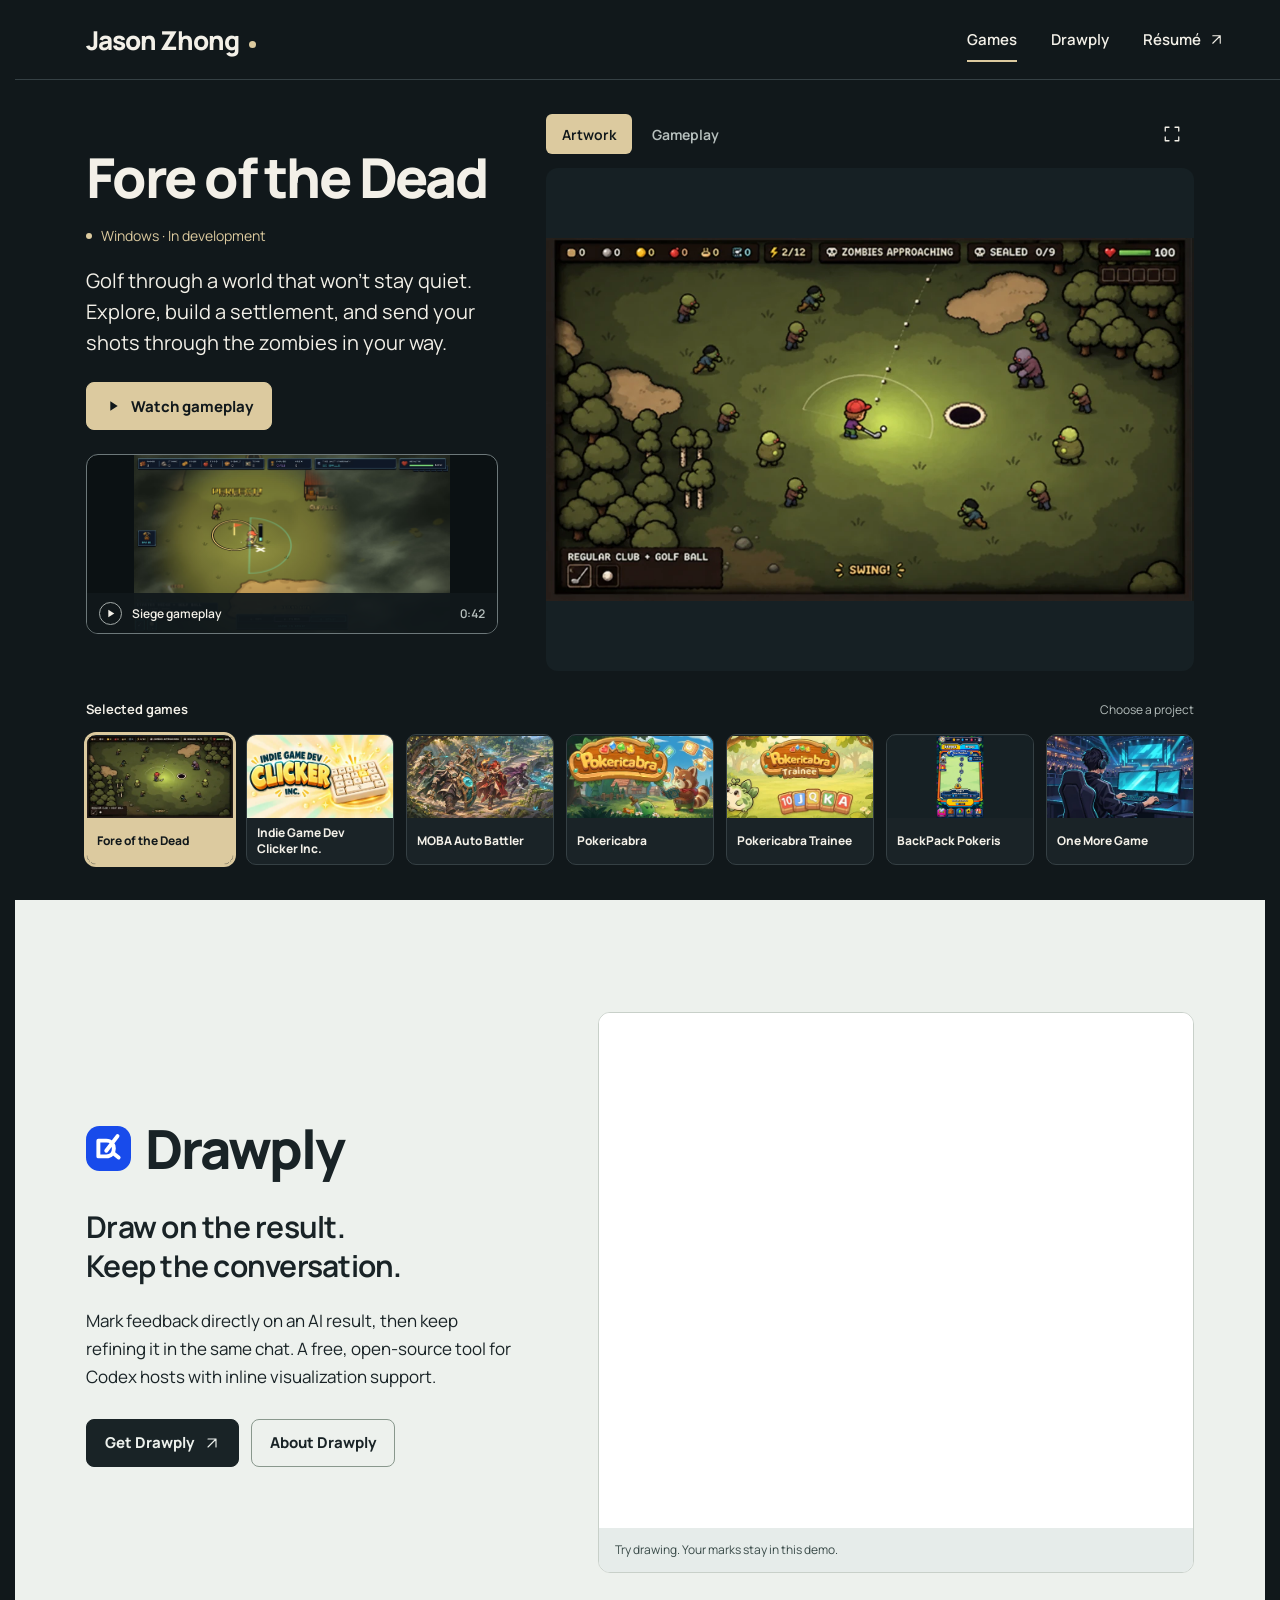
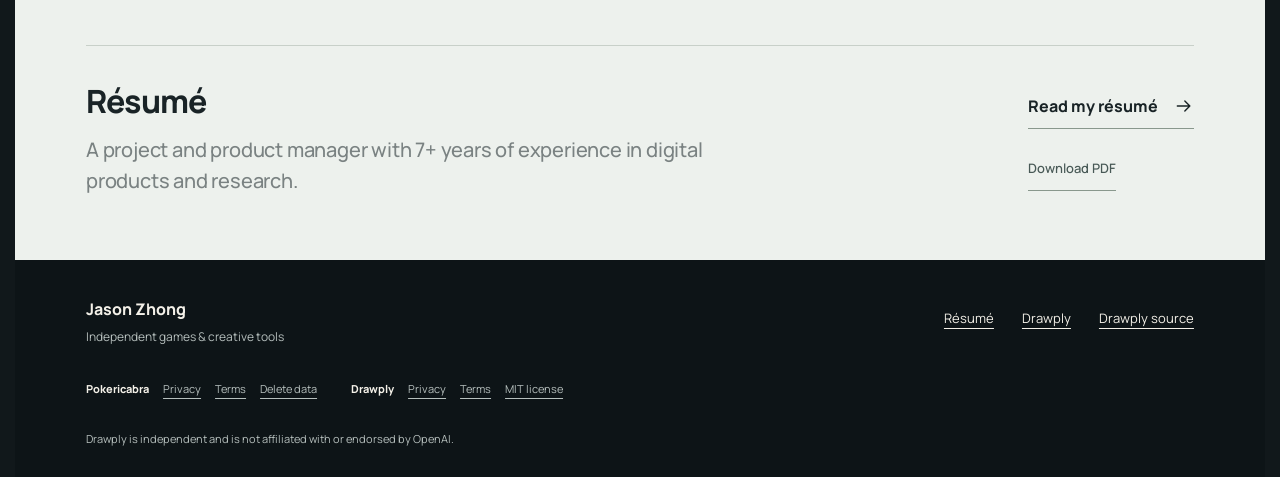
==== commit 85047a93: "Lead showcase with Fore and refresh three game videos Order Fore, Clicker, MOBA, Steam, Android, Bac" ====
--- a/index.html
+++ b/index.html
@@ -13,14 +13,14 @@
   <meta property="og:title" content="Jason Zhong — Games & creative tools">
   <meta property="og:description" content="Games in play. Ideas in progress. Explore the work through artwork, screenshots, and gameplay videos.">
   <meta property="og:type" content="website">
-  <meta property="og:image" content="https://pokericabra.com/assets/keyart/pokericabra.webp">
+  <meta property="og:image" content="https://pokericabra.com/assets/keyart/fore-of-the-dead.webp">
   <meta name="twitter:card" content="summary_large_image">
   <link rel="icon" href="/assets/brand.svg" type="image/svg+xml">
   <link rel="preload" href="/drawply/assets/fonts/Manrope.ttf" as="font" type="font/ttf" crossorigin>
-  <link rel="stylesheet" href="/home.css">
+  <link rel="stylesheet" href="/home.css?v=media-20261120">
   <link rel="stylesheet" href="/assets/motion/motion.css">
   <script>document.documentElement.classList.add('m-enter');setTimeout(()=>document.documentElement.classList.add('m-enter-done'),700)</script>
-  <script defer src="/home.js"></script>
+  <script defer src="/home.js?v=showcase-20261120"></script>
   <script type="module" src="/assets/motion/motion.js"></script>
   <script type="module" src="/assets/moments/moments.js"></script>
 </head>
@@ -40,18 +40,18 @@
 <main id="main">
   <section class="hero theater section" id="projects" aria-label="Game showcase" data-enter>
     <div class="wrap theater-wrap">
-      <div class="feature-layout" id="feature-panel" role="tabpanel" aria-labelledby="game-tab-pokericabra">
+      <div class="feature-layout" id="feature-panel" role="tabpanel" aria-labelledby="game-tab-fore-of-the-dead">
         <div class="feature-copy hero-copy">
-          <h1 class="feature-title" id="game-title" data-enter-whole>Pokericabra</h1>
-          <p class="game-status" id="game-status"><span aria-hidden="true"></span>Windows · Steam demo available</p>
-          <p class="feature-description" id="game-description">A falling-block poker roguelike. Stack cards, build poker hands, and shape a deck that changes every run.</p>
+          <h1 class="feature-title long-title" id="game-title" data-enter-whole>Fore of the Dead</h1>
+          <p class="game-status" id="game-status"><span aria-hidden="true"></span>Windows · In development</p>
+          <p class="feature-description" id="game-description">Golf through a world that won&#x27;t stay quiet. Explore, build a settlement, and send your shots through the zombies in your way.</p>
           <div class="actions">
-            <button class="btn btn--primary" id="watch-gameplay" type="button"><svg viewBox="0 0 24 24" aria-hidden="true"><path d="m8 5 11 7-11 7Z"/></svg>Watch gameplay</button>
-            <a class="btn btn--secondary" id="store-link" href="https://store.steampowered.com/app/4027440/Pokericabra/" target="_blank" rel="noopener noreferrer">View on Steam<svg viewBox="0 0 24 24" aria-hidden="true"><path d="M6 18 18 6M6 6h12v12"/></svg></a>
+            <button class="btn btn--primary" id="watch-gameplay" type="button" aria-label="Watch Fore of the Dead gameplay"><svg viewBox="0 0 24 24" aria-hidden="true"><path d="m8 5 11 7-11 7Z"/></svg>Watch gameplay</button>
+            <a class="btn btn--secondary" id="store-link" href="https://store.steampowered.com/app/4027440/Pokericabra/" hidden target="_blank" rel="noopener noreferrer">View on Steam<svg viewBox="0 0 24 24" aria-hidden="true"><path d="M6 18 18 6M6 6h12v12"/></svg></a>
           </div>
-          <button class="gameplay-preview" id="gameplay-preview" type="button" aria-label="Watch Pokericabra gameplay">
-            <img id="gameplay-poster" src="/assets/projects/pokericabra-pc.jpg" alt="" width="1280" height="720" decoding="async">
-            <span class="preview-control"><span class="preview-play"><svg viewBox="0 0 24 24" aria-hidden="true"><path d="m8 5 11 7-11 7Z"/></svg></span><span id="preview-label">Gameplay trailer</span><span id="preview-duration">0:29</span></span>
+          <button class="gameplay-preview" id="gameplay-preview" type="button" aria-label="Watch Fore of the Dead gameplay">
+            <img id="gameplay-poster" src="/assets/projects/fore-of-the-dead-gameplay.jpg" alt="" width="1280" height="720" decoding="async">
+            <span class="preview-control"><span class="preview-play"><svg viewBox="0 0 24 24" aria-hidden="true"><path d="m8 5 11 7-11 7Z"/></svg></span><span id="preview-label">Siege gameplay</span><span id="preview-duration">0:42</span></span>
           </button>
         </div>
         <div class="feature-stage hero__art" data-enter-media>
@@ -61,24 +61,24 @@
               <button type="button" id="screenshot-tab" role="tab" aria-selected="false" aria-controls="screenshot-pane" class="media-tab" data-view="screenshot" tabindex="-1">Gameplay</button>
               <button type="button" id="menu-tab" role="tab" aria-selected="false" aria-controls="menu-pane" class="media-tab" data-view="menu" tabindex="-1" hidden>Menu</button>
             </div>
-            <a class="image-open" id="image-open" href="/assets/keyart/pokericabra.webp" target="_blank" rel="noopener" aria-label="Enlarge Pokericabra artwork"><svg viewBox="0 0 24 24" aria-hidden="true"><path d="M8 3H3v5m13-5h5v5M3 16v5h5m13-5v5h-5"/></svg></a>
+            <a class="image-open" id="image-open" href="/assets/keyart/fore-of-the-dead.webp" target="_blank" rel="noopener" aria-label="Enlarge Fore of the Dead artwork"><svg viewBox="0 0 24 24" aria-hidden="true"><path d="M8 3H3v5m13-5h5v5M3 16v5h5m13-5v5h-5"/></svg></a>
           </div>
           <div class="media-frame" id="media-frame">
-            <div id="art-pane" class="media-pane" role="tabpanel" aria-labelledby="art-tab"><img id="feature-artwork" src="/assets/keyart/pokericabra.webp" width="1232" height="706" alt="Pokericabra woodland key art with its wooden title, red panda, cards and slime" fetchpriority="high" decoding="async"></div>
-            <div id="screenshot-pane" class="media-pane media-pane--gameplay" role="tabpanel" aria-labelledby="screenshot-tab" hidden><img id="feature-screenshot" src="/assets/projects/pokericabra-pc.jpg" width="1280" height="720" alt="Pokericabra native card-placement battle" decoding="async"></div>
+            <div id="art-pane" class="media-pane" role="tabpanel" aria-labelledby="art-tab"><img id="feature-artwork" src="/assets/keyart/fore-of-the-dead.webp" width="1060" height="594" alt="Fore of the Dead concept key art with a golfer facing zombies around a golf hole" fetchpriority="high" decoding="async"></div>
+            <div id="screenshot-pane" class="media-pane media-pane--gameplay" role="tabpanel" aria-labelledby="screenshot-tab" hidden><img id="feature-screenshot" src="/assets/projects/fore-of-the-dead-gameplay.jpg" width="1280" height="720" alt="Fore of the Dead actual demo gameplay with the golfer, zombies and golf-shot controls" decoding="async"></div>
             <div id="menu-pane" class="media-pane media-pane--gameplay" role="tabpanel" aria-labelledby="menu-tab" hidden><img id="feature-menu" src="/assets/projects/pokericabra-trainee-main-menu.jpg" alt="Pokericabra Trainee main menu" width="720" height="1280" decoding="async"></div>
           </div>
         </div>
       </div>
       <div class="game-selector">
         <div class="selector-heading"><p>Selected games</p><span>Choose a project</span></div>
-        <div class="game-rail" id="game-rail" role="tablist" aria-label="Choose a game"><button type="button" id="game-tab-pokericabra" class="game-tab is-active" role="tab" aria-selected="true" aria-controls="feature-panel" tabindex="0" data-game="pokericabra"><img src="/assets/thumbnails/pokericabra.webp" width="360" height="203" alt="" decoding="async"><span class="thumb-title">Pokericabra</span></button>
+        <div class="game-rail" id="game-rail" role="tablist" aria-label="Choose a game"><button type="button" id="game-tab-fore-of-the-dead" class="game-tab is-active" role="tab" aria-selected="true" aria-controls="feature-panel" tabindex="0" data-game="fore-of-the-dead"><img src="/assets/thumbnails/fore-of-the-dead.webp" width="360" height="203" alt="" decoding="async"><span class="thumb-title">Fore of the Dead</span></button>
+<button type="button" id="game-tab-indie-game-dev-clicker" class="game-tab" role="tab" aria-selected="false" aria-controls="feature-panel" tabindex="-1" data-game="indie-game-dev-clicker"><img src="/assets/thumbnails/indie-game-dev-clicker.webp" width="360" height="203" alt="" decoding="async"><span class="thumb-title">Indie Game Dev Clicker Inc.</span></button>
+<button type="button" id="game-tab-moba-auto-battler" class="game-tab" role="tab" aria-selected="false" aria-controls="feature-panel" tabindex="-1" data-game="moba-auto-battler"><img src="/assets/thumbnails/moba-auto-battler.webp" width="360" height="203" alt="" decoding="async"><span class="thumb-title">MOBA Auto Battler</span></button>
+<button type="button" id="game-tab-pokericabra" class="game-tab" role="tab" aria-selected="false" aria-controls="feature-panel" tabindex="-1" data-game="pokericabra"><img src="/assets/thumbnails/pokericabra.webp" width="360" height="203" alt="" decoding="async"><span class="thumb-title">Pokericabra</span></button>
 <button type="button" id="game-tab-pokericabra-trainee" class="game-tab" role="tab" aria-selected="false" aria-controls="feature-panel" tabindex="-1" data-game="pokericabra-trainee"><img src="/assets/thumbnails/pokericabra-trainee.webp" width="360" height="203" alt="" decoding="async"><span class="thumb-title">Pokericabra Trainee</span></button>
-<button type="button" id="game-tab-indie-game-dev-clicker" class="game-tab" role="tab" aria-selected="false" aria-controls="feature-panel" tabindex="-1" data-game="indie-game-dev-clicker"><img src="/assets/thumbnails/indie-game-dev-clicker.webp" width="360" height="203" alt="" decoding="async"><span class="thumb-title">Indie Game Dev Clicker Inc.</span></button>
 <button type="button" id="game-tab-backpack-pokeris" class="game-tab" role="tab" aria-selected="false" aria-controls="feature-panel" tabindex="-1" data-game="backpack-pokeris"><img src="/assets/thumbnails/backpack-pokeris.webp?v=de0588e4cbce" width="360" height="203" alt="" decoding="async"><span class="thumb-title">BackPack Pokeris</span></button>
-<button type="button" id="game-tab-moba-auto-battler" class="game-tab" role="tab" aria-selected="false" aria-controls="feature-panel" tabindex="-1" data-game="moba-auto-battler"><img src="/assets/thumbnails/moba-auto-battler.webp" width="360" height="203" alt="" decoding="async"><span class="thumb-title">MOBA Auto Battler</span></button>
-<button type="button" id="game-tab-one-more-game" class="game-tab" role="tab" aria-selected="false" aria-controls="feature-panel" tabindex="-1" data-game="one-more-game"><img src="/assets/thumbnails/one-more-game.webp" width="360" height="203" alt="" decoding="async"><span class="thumb-title">One More Game</span></button>
-<button type="button" id="game-tab-fore-of-the-dead" class="game-tab" role="tab" aria-selected="false" aria-controls="feature-panel" tabindex="-1" data-game="fore-of-the-dead"><img src="/assets/thumbnails/fore-of-the-dead.webp" width="360" height="203" alt="" decoding="async"><span class="thumb-title">Fore of the Dead</span></button></div>
+<button type="button" id="game-tab-one-more-game" class="game-tab" role="tab" aria-selected="false" aria-controls="feature-panel" tabindex="-1" data-game="one-more-game"><img src="/assets/thumbnails/one-more-game.webp" width="360" height="203" alt="" decoding="async"><span class="thumb-title">One More Game</span></button></div>
       </div>
       <p class="sr-only" id="project-status" role="status" aria-live="polite"></p>
     </div>
@@ -103,16 +103,70 @@
       </div>
     </div>
   </section>
-  <noscript><section class="wrap no-script"><h2>All games</h2><p>Choose a gameplay video or visit a store.</p><ul><li><strong>Pokericabra</strong> — <a href="/assets/videos/pokericabra.mp4">Watch gameplay</a> · <a href="/assets/projects/pokericabra-pc.jpg">View screenshot</a> · <a href="https://store.steampowered.com/app/4027440/Pokericabra/">View on Steam</a></li><li><strong>Pokericabra Trainee</strong> — <a href="/assets/videos/pokericabra-trainee.mp4?v=f1dbe486ae7a">Watch gameplay</a> · <a href="/assets/projects/pokericabra-trainee-gameplay.jpg">View screenshot</a> · <a href="https://play.google.com/store/apps/details?id=com.pokericabra.trainee">Google Play</a></li><li><strong>Indie Game Dev Clicker Inc.</strong> — <a href="/assets/videos/indie-game-dev-clicker.mp4">Watch gameplay</a> · <a href="/assets/projects/indie-game-dev-clicker.jpg">View screenshot</a></li><li><strong>BackPack Pokeris</strong> — <a href="/assets/projects/backpack-pokeris-main.jpg">View screenshot</a></li><li><strong>MOBA Auto Battler</strong> — <a href="/assets/videos/moba-auto-battler.mp4">Watch gameplay</a> · <a href="/assets/projects/moba-auto-battler-battlefield.png">View screenshot</a></li><li><strong>One More Game</strong> — <a href="/assets/videos/one-more-game.mp4">Watch gameplay</a> · <a href="/assets/projects/one-more-game-match-feed.jpg">View screenshot</a></li><li><strong>Fore of the Dead</strong> — <a href="/assets/videos/fore-of-the-dead.mp4">Watch gameplay</a> · <a href="/assets/projects/fore-of-the-dead-gameplay.jpg">View screenshot</a></li></ul></section></noscript>
+  <noscript><section class="wrap no-script"><h2>All games</h2><p>Choose a gameplay video or visit a store.</p><ul><li><strong>Fore of the Dead</strong> — <a href="/assets/videos/fore-of-the-dead.mp4?v=bcabd15d51e1">Watch gameplay</a> · <a href="/assets/projects/fore-of-the-dead-gameplay.jpg">View screenshot</a></li><li><strong>Indie Game Dev Clicker Inc.</strong> — <a href="/assets/videos/indie-game-dev-clicker.mp4?v=ce6e735efd1f">Watch gameplay</a> · <a href="/assets/projects/indie-game-dev-clicker.jpg">View screenshot</a></li><li><strong>MOBA Auto Battler</strong> — <a href="/assets/videos/moba-auto-battler.mp4?v=0fd48cb4801f">Watch gameplay</a> · <a href="/assets/projects/moba-auto-battler-battlefield.png">View screenshot</a></li><li><strong>Pokericabra</strong> — <a href="/assets/videos/pokericabra.mp4">Watch gameplay</a> · <a href="/assets/projects/pokericabra-pc.jpg">View screenshot</a> · <a href="https://store.steampowered.com/app/4027440/Pokericabra/">View on Steam</a></li><li><strong>Pokericabra Trainee</strong> — <a href="/assets/videos/pokericabra-trainee.mp4?v=f1dbe486ae7a">Watch gameplay</a> · <a href="/assets/projects/pokericabra-trainee-gameplay.jpg">View screenshot</a> · <a href="https://play.google.com/store/apps/details?id=com.pokericabra.trainee">Google Play</a></li><li><strong>BackPack Pokeris</strong> — <a href="/assets/projects/backpack-pokeris-main.jpg">View screenshot</a></li><li><strong>One More Game</strong> — <a href="/assets/videos/one-more-game.mp4">Watch gameplay</a> · <a href="/assets/projects/one-more-game-match-feed.jpg">View screenshot</a></li></ul></section></noscript>
 </main>
 <footer class="site-footer"><div class="wrap footer-wrap"><p>Jason Zhong<span>Independent games & creative tools</span></p><div class="footer-links"><a href="/resume.html">Résumé</a><a href="/drawply/">Drawply</a><a href="https://github.com/jasonz2008/drawply" target="_blank" rel="noopener noreferrer">Drawply source</a></div><div class="legal-links"><span>Pokericabra</span><a href="/privacy-policy.html">Privacy</a><a href="/terms-of-service.html">Terms</a><a href="/delete-data.html">Delete data</a><span>Drawply</span><a href="/drawply/privacy.html">Privacy</a><a href="/drawply/terms.html">Terms</a><a href="/drawply/license.html">MIT license</a></div><p class="independent-note">Drawply is independent and is not affiliated with or endorsed by OpenAI.</p></div></footer>
 <dialog id="video-dialog" aria-labelledby="video-title">
-  <div class="video-heading"><h2 id="video-title">Pokericabra · Gameplay trailer</h2><button class="icon-button" id="close-video" type="button" aria-label="Close gameplay video" autofocus><svg viewBox="0 0 24 24" aria-hidden="true"><path d="m6 6 12 12M6 18 18 6"/></svg></button></div>
+  <div class="video-heading"><h2 id="video-title">Fore of the Dead · Siege gameplay</h2><button class="icon-button" id="close-video" type="button" aria-label="Close gameplay video" autofocus><svg viewBox="0 0 24 24" aria-hidden="true"><path d="m6 6 12 12M6 18 18 6"/></svg></button></div>
   <video id="demo-video" controls playsinline preload="none"></video>
-  <div class="video-details"><p id="video-note"></p><a id="video-file" href="/assets/videos/pokericabra.mp4" target="_blank" rel="noopener">Open video file</a></div>
+  <div class="video-details"><p id="video-note"></p><a id="video-file" href="/assets/videos/fore-of-the-dead.mp4?v=bcabd15d51e1" target="_blank" rel="noopener">Open video file</a></div>
   <p id="video-error" role="alert" hidden>The video could not load. You can open the video file above.</p>
 </dialog>
 <script id="portfolio-data" type="application/json">[
+  {
+    "id": "fore-of-the-dead",
+    "name": "Fore of the Dead",
+    "status": "Windows · In development",
+    "description": "Golf through a world that won't stay quiet. Explore, build a settlement, and send your shots through the zombies in your way.",
+    "art": "/assets/keyart/fore-of-the-dead.webp",
+    "artAlt": "Fore of the Dead concept key art with a golfer facing zombies around a golf hole",
+    "screenshot": "/assets/projects/fore-of-the-dead-gameplay.jpg",
+    "screenshotAlt": "Fore of the Dead actual demo gameplay with the golfer, zombies and golf-shot controls",
+    "shotWidth": 1280,
+    "shotHeight": 720,
+    "video": "/assets/videos/fore-of-the-dead.mp4?v=bcabd15d51e1",
+    "duration": "0:42",
+    "videoLabel": "Siege gameplay",
+    "videoNote": "Development build. Golf combat against a growing zombie siege.",
+    "store": null,
+    "storeLabel": null
+  },
+  {
+    "id": "indie-game-dev-clicker",
+    "name": "Indie Game Dev Clicker Inc.",
+    "status": "Windows · In development",
+    "description": "Turn your first idea into a game studio. Develop projects, build a team, and grow the office around your next release.",
+    "art": "/assets/keyart/indie-game-dev-clicker.webp",
+    "artAlt": "Indie Game Dev Clicker Inc. golden keyboard title artwork",
+    "screenshot": "/assets/projects/indie-game-dev-clicker.jpg",
+    "screenshotAlt": "Indie Game Dev Clicker Inc. studio interface with a 3D garage, keyboard and project controls",
+    "shotWidth": 1280,
+    "shotHeight": 732,
+    "video": "/assets/videos/indie-game-dev-clicker.mp4?v=ce6e735efd1f",
+    "duration": "1:04",
+    "videoLabel": "Development trailer",
+    "videoNote": "Work-in-progress studio simulation.",
+    "store": null,
+    "storeLabel": null
+  },
+  {
+    "id": "moba-auto-battler",
+    "name": "MOBA Auto Battler",
+    "status": "Windows · Prototype",
+    "description": "Build a team and follow every lane. Recruit, train, and equip a roster for 5v5 battles across a pixel-art battlefield.",
+    "art": "/assets/keyart/moba-auto-battler.webp",
+    "artAlt": "MOBA Auto Battler marketing artwork with its five heroes on a woodland river battlefield",
+    "screenshot": "/assets/projects/moba-auto-battler-battlefield.png",
+    "screenshotAlt": "MOBA Auto Battler battlefield with two teams, river crossing, skill controls and a minimap",
+    "shotWidth": 1920,
+    "shotHeight": 1080,
+    "video": "/assets/videos/moba-auto-battler.mp4?v=0fd48cb4801f",
+    "duration": "1:38",
+    "videoLabel": "Gameplay showcase",
+    "videoNote": "Work-in-progress gameplay and interface.",
+    "store": null,
+    "storeLabel": null
+  },
   {
     "id": "pokericabra",
     "name": "Pokericabra",
@@ -152,24 +206,6 @@
     "storeLabel": "Google Play"
   },
   {
-    "id": "indie-game-dev-clicker",
-    "name": "Indie Game Dev Clicker Inc.",
-    "status": "Windows · In development",
-    "description": "Turn your first idea into a game studio. Develop projects, build a team, and grow the office around your next release.",
-    "art": "/assets/keyart/indie-game-dev-clicker.webp",
-    "artAlt": "Indie Game Dev Clicker Inc. golden keyboard title artwork",
-    "screenshot": "/assets/projects/indie-game-dev-clicker.jpg",
-    "screenshotAlt": "Indie Game Dev Clicker Inc. studio interface with a 3D garage, keyboard and project controls",
-    "shotWidth": 1280,
-    "shotHeight": 732,
-    "video": "/assets/videos/indie-game-dev-clicker.mp4",
-    "duration": "1:01",
-    "videoLabel": "Development trailer",
-    "videoNote": "Recorded during earlier development. Some interfaces differ from the current build.",
-    "store": null,
-    "storeLabel": null
-  },
-  {
     "id": "backpack-pokeris",
     "name": "BackPack Pokeris",
     "status": "In development",
@@ -190,24 +226,6 @@
     "thumbnail": "/assets/thumbnails/backpack-pokeris.webp?v=de0588e4cbce"
   },
   {
-    "id": "moba-auto-battler",
-    "name": "MOBA Auto Battler",
-    "status": "Windows · Prototype",
-    "description": "Build a team and follow every lane. Recruit, train, and equip a roster for 5v5 battles across a pixel-art battlefield.",
-    "art": "/assets/keyart/moba-auto-battler.webp",
-    "artAlt": "MOBA Auto Battler marketing artwork with its five heroes on a woodland river battlefield",
-    "screenshot": "/assets/projects/moba-auto-battler-battlefield.png",
-    "screenshotAlt": "MOBA Auto Battler battlefield with two teams, river crossing, skill controls and a minimap",
-    "shotWidth": 1920,
-    "shotHeight": 1080,
-    "video": "/assets/videos/moba-auto-battler.mp4",
-    "duration": "1:38",
-    "videoLabel": "Gameplay showcase",
-    "videoNote": "Work-in-progress gameplay and interface.",
-    "store": null,
-    "storeLabel": null
-  },
-  {
     "id": "one-more-game",
     "name": "One More Game",
     "status": "Browser · In development",
@@ -224,24 +242,6 @@
     "videoNote": "Work-in-progress career simulation.",
     "store": null,
     "storeLabel": null
-  },
-  {
-    "id": "fore-of-the-dead",
-    "name": "Fore of the Dead",
-    "status": "Windows · In development",
-    "description": "Golf through a world that won't stay quiet. Explore, build a settlement, and send your shots through the zombies in your way.",
-    "art": "/assets/keyart/fore-of-the-dead.webp",
-    "artAlt": "Fore of the Dead concept key art with a golfer facing zombies around a golf hole",
-    "screenshot": "/assets/projects/fore-of-the-dead-gameplay.jpg",
-    "screenshotAlt": "Fore of the Dead actual demo gameplay with the golfer, zombies and golf-shot controls",
-    "shotWidth": 1280,
-    "shotHeight": 720,
-    "video": "/assets/videos/fore-of-the-dead.mp4",
-    "duration": "0:24",
-    "videoLabel": "Gameplay demo",
-    "videoNote": "Recorded from the current development demo. Artwork shows the game's visual direction.",
-    "store": null,
-    "storeLabel": null
   }
 ]</script>
 </body>
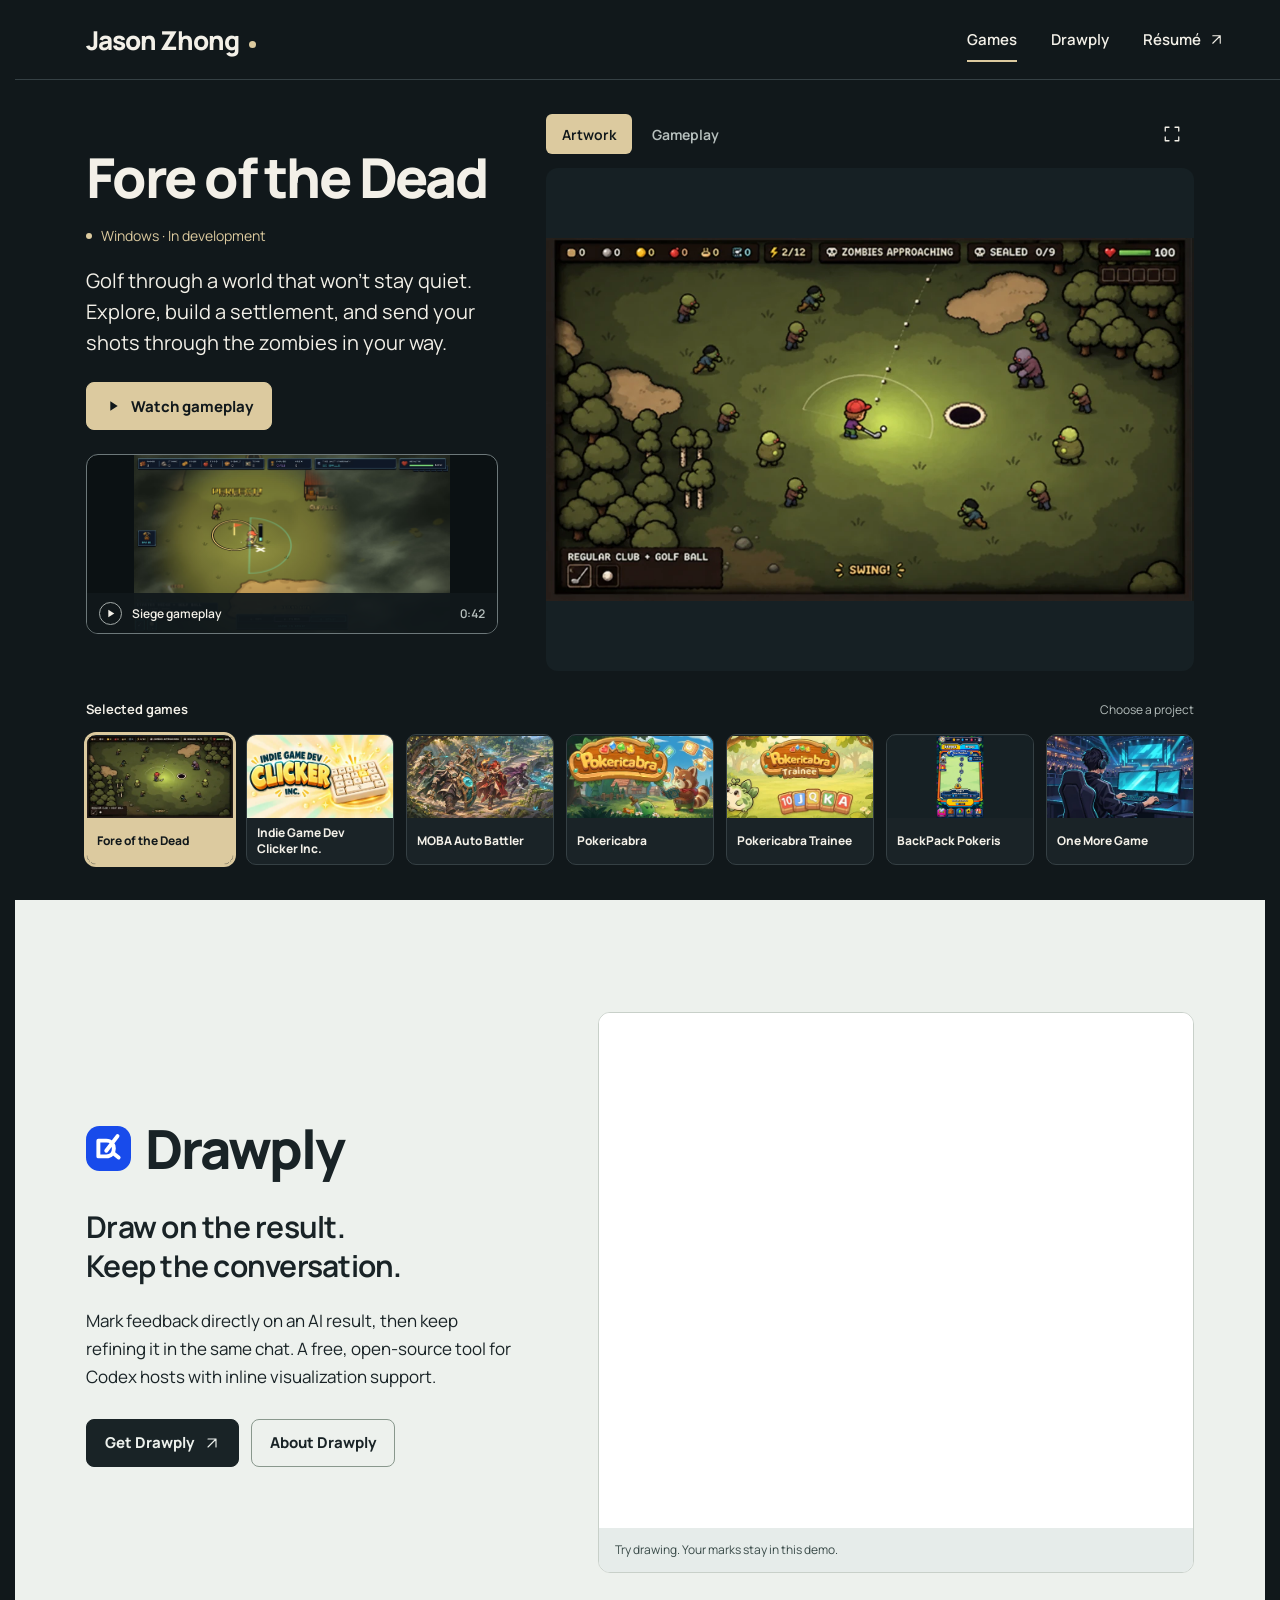
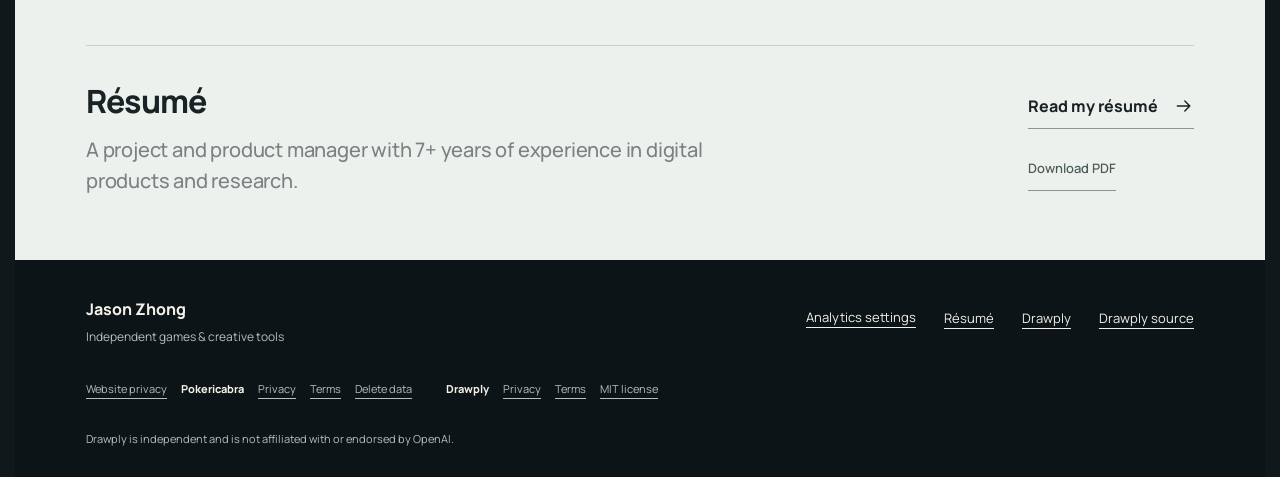
==== commit 6a4cd35b: "Add consent-based portfolio traffic and engagement analytics" ====
--- a/index.html
+++ b/index.html
@@ -23,6 +23,9 @@
   <script defer src="/home.js?v=showcase-20261120"></script>
   <script type="module" src="/assets/motion/motion.js"></script>
   <script type="module" src="/assets/moments/moments.js"></script>
+  <meta name="ga4-measurement-id" content="G-HRP2845592">
+  <link rel="stylesheet" href="/assets/analytics.css?v=20261120-1">
+  <script defer src="/assets/analytics.js?v=20261120-1"></script>
 </head>
 <body>
 <!-- THESIS: A game-showcase theater, with one real project in focus and seven choices within reach. OWN-WORLD: Charcoal, warm ivory, brass, self-hosted Manrope and the games' own artwork. STORY: Select a game, inspect art and screenshots, watch genuine footage, then visit its store or the résumé. FIRST VIEWPORT: Brand above; large description and gameplay preview left, artwork right; game thumbnails below. FORM: Cinema-program direction, candidate4, seed491b0d7a; split-theater comp chosen under the user's explicit delegation. Generated comp names, gameplay and tool claims are replaced with verified project truth. FINISH: unreviewed and undocumented is unfinished; this build ends with the finish review, the verdict, and DESIGN.md -->
@@ -105,7 +108,7 @@
   </section>
   <noscript><section class="wrap no-script"><h2>All games</h2><p>Choose a gameplay video or visit a store.</p><ul><li><strong>Fore of the Dead</strong> — <a href="/assets/videos/fore-of-the-dead.mp4?v=bcabd15d51e1">Watch gameplay</a> · <a href="/assets/projects/fore-of-the-dead-gameplay.jpg">View screenshot</a></li><li><strong>Indie Game Dev Clicker Inc.</strong> — <a href="/assets/videos/indie-game-dev-clicker.mp4?v=ce6e735efd1f">Watch gameplay</a> · <a href="/assets/projects/indie-game-dev-clicker.jpg">View screenshot</a></li><li><strong>MOBA Auto Battler</strong> — <a href="/assets/videos/moba-auto-battler.mp4?v=0fd48cb4801f">Watch gameplay</a> · <a href="/assets/projects/moba-auto-battler-battlefield.png">View screenshot</a></li><li><strong>Pokericabra</strong> — <a href="/assets/videos/pokericabra.mp4">Watch gameplay</a> · <a href="/assets/projects/pokericabra-pc.jpg">View screenshot</a> · <a href="https://store.steampowered.com/app/4027440/Pokericabra/">View on Steam</a></li><li><strong>Pokericabra Trainee</strong> — <a href="/assets/videos/pokericabra-trainee.mp4?v=f1dbe486ae7a">Watch gameplay</a> · <a href="/assets/projects/pokericabra-trainee-gameplay.jpg">View screenshot</a> · <a href="https://play.google.com/store/apps/details?id=com.pokericabra.trainee">Google Play</a></li><li><strong>BackPack Pokeris</strong> — <a href="/assets/projects/backpack-pokeris-main.jpg">View screenshot</a></li><li><strong>One More Game</strong> — <a href="/assets/videos/one-more-game.mp4">Watch gameplay</a> · <a href="/assets/projects/one-more-game-match-feed.jpg">View screenshot</a></li></ul></section></noscript>
 </main>
-<footer class="site-footer"><div class="wrap footer-wrap"><p>Jason Zhong<span>Independent games & creative tools</span></p><div class="footer-links"><a href="/resume.html">Résumé</a><a href="/drawply/">Drawply</a><a href="https://github.com/jasonz2008/drawply" target="_blank" rel="noopener noreferrer">Drawply source</a></div><div class="legal-links"><span>Pokericabra</span><a href="/privacy-policy.html">Privacy</a><a href="/terms-of-service.html">Terms</a><a href="/delete-data.html">Delete data</a><span>Drawply</span><a href="/drawply/privacy.html">Privacy</a><a href="/drawply/terms.html">Terms</a><a href="/drawply/license.html">MIT license</a></div><p class="independent-note">Drawply is independent and is not affiliated with or endorsed by OpenAI.</p></div></footer>
+<footer class="site-footer"><div class="wrap footer-wrap"><p>Jason Zhong<span>Independent games & creative tools</span></p><div class="footer-links"><button class="analytics-settings" type="button" data-analytics-settings>Analytics settings</button><a href="/resume.html">Résumé</a><a href="/drawply/">Drawply</a><a href="https://github.com/jasonz2008/drawply" target="_blank" rel="noopener noreferrer">Drawply source</a></div><div class="legal-links"><a href="/website-privacy.html">Website privacy</a><span>Pokericabra</span><a href="/privacy-policy.html">Privacy</a><a href="/terms-of-service.html">Terms</a><a href="/delete-data.html">Delete data</a><span>Drawply</span><a href="/drawply/privacy.html">Privacy</a><a href="/drawply/terms.html">Terms</a><a href="/drawply/license.html">MIT license</a></div><p class="independent-note">Drawply is independent and is not affiliated with or endorsed by OpenAI.</p></div></footer>
 <dialog id="video-dialog" aria-labelledby="video-title">
   <div class="video-heading"><h2 id="video-title">Fore of the Dead · Siege gameplay</h2><button class="icon-button" id="close-video" type="button" aria-label="Close gameplay video" autofocus><svg viewBox="0 0 24 24" aria-hidden="true"><path d="m6 6 12 12M6 18 18 6"/></svg></button></div>
   <video id="demo-video" controls playsinline preload="none"></video>
@@ -244,5 +247,11 @@
     "storeLabel": null
   }
 ]</script>
+<aside id="site-analytics-consent" class="analytics-consent" aria-labelledby="analytics-consent-title" aria-describedby="analytics-consent-description" hidden>
+  <h2 id="analytics-consent-title">Optional analytics</h2>
+  <p id="analytics-consent-description">Help me see which games people explore. Allow Google Analytics to count visits, gameplay views and downloads.</p>
+  <a class="analytics-privacy" href="/website-privacy.html">Website privacy</a>
+  <div class="analytics-actions"><button type="button" data-analytics-consent="denied">No thanks</button><button type="button" data-analytics-consent="granted">Allow analytics</button></div>
+</aside>
 </body>
 </html>
--- a/assets/analytics.css
+++ b/assets/analytics.css
@@ -0,0 +1,24 @@
+.analytics-consent{position:fixed;z-index:60;inset:auto 24px 24px auto;width:min(408px,calc(100% - 32px));max-height:calc(100svh - 32px);overflow:auto;padding:22px 24px;color:#192326;background:#f3f1e9;border:1px solid #b6bdb6;border-radius:12px;box-shadow:0 10px 32px #0003;font:14px/1.55 Manrope,'Segoe UI',sans-serif;color-scheme:light;box-sizing:border-box}
+.analytics-consent[hidden]{display:none!important}
+.analytics-consent h2{margin:0 0 9px;font:750 20px/1.25 Manrope,'Segoe UI',sans-serif;letter-spacing:-.02em;text-align:left}
+.analytics-consent p{margin:0 0 7px;color:#485652;font-size:14px;line-height:1.6}
+.analytics-consent .analytics-privacy{display:inline-flex;align-items:center;min-height:36px;color:#3e5048;font-size:13px;text-underline-offset:4px}
+.analytics-actions{display:flex;gap:10px;margin-top:11px}
+.analytics-actions button{display:inline-flex;align-items:center;justify-content:center;flex:1;min-height:44px;padding:10px 14px;border:1px solid #87928b;border-radius:6px;background:transparent;color:#192326;font:650 13px/1.4 Manrope,'Segoe UI',sans-serif;cursor:pointer;transition:background .16s,transform .16s}
+.analytics-actions [data-analytics-consent="granted"]{border-color:#192326;background:#192326;color:#f3f1e9}
+.analytics-actions button:hover{background:#e0e5dc;transform:translateY(-1px)}
+.analytics-actions [data-analytics-consent="granted"]:hover{background:#32453c}
+.analytics-actions button:active{transform:translateY(0)}
+.analytics-consent button:focus-visible,.analytics-consent a:focus-visible{outline:2px solid #192326;outline-offset:3px}
+.analytics-settings{display:inline-flex;align-items:center;min-height:44px;padding:0;border:0;border-radius:0;background:transparent;color:inherit;font:inherit;line-height:1.5;text-align:left;text-decoration:underline;text-underline-offset:5px;cursor:pointer}
+.analytics-settings:hover{text-decoration-thickness:2px}
+.analytics-settings:focus-visible{outline:2px solid currentColor;outline-offset:4px}
+.analytics-settings-inline{display:inline;min-height:0;vertical-align:baseline}
+.footer-links{flex-wrap:wrap}
+.website-privacy-main{max-width:760px;padding-top:calc(var(--nav) + 56px);padding-bottom:80px}
+.website-privacy-main h1{font-size:clamp(40px,6vw,60px);line-height:1.08;letter-spacing:-.04em;margin-bottom:16px}
+.website-privacy-main h2{font-size:24px;line-height:1.25;letter-spacing:-.02em;margin:34px 0 12px}
+.website-privacy-main p{font-size:16px;line-height:1.75;margin:0 0 16px;color:#344841}
+.website-privacy-main .privacy-date{font-size:13px;color:#58675f;margin-bottom:28px}
+@media(max-width:600px){.analytics-consent{inset:auto 16px 16px;width:calc(100% - 32px);padding:18px;max-height:70svh}.analytics-actions button{padding-inline:8px}.website-privacy-main{padding-top:calc(var(--nav) + 36px);padding-bottom:52px}.website-privacy-main h2{font-size:22px}}
+@media(prefers-reduced-motion:reduce){.analytics-actions button{transition:none}}
